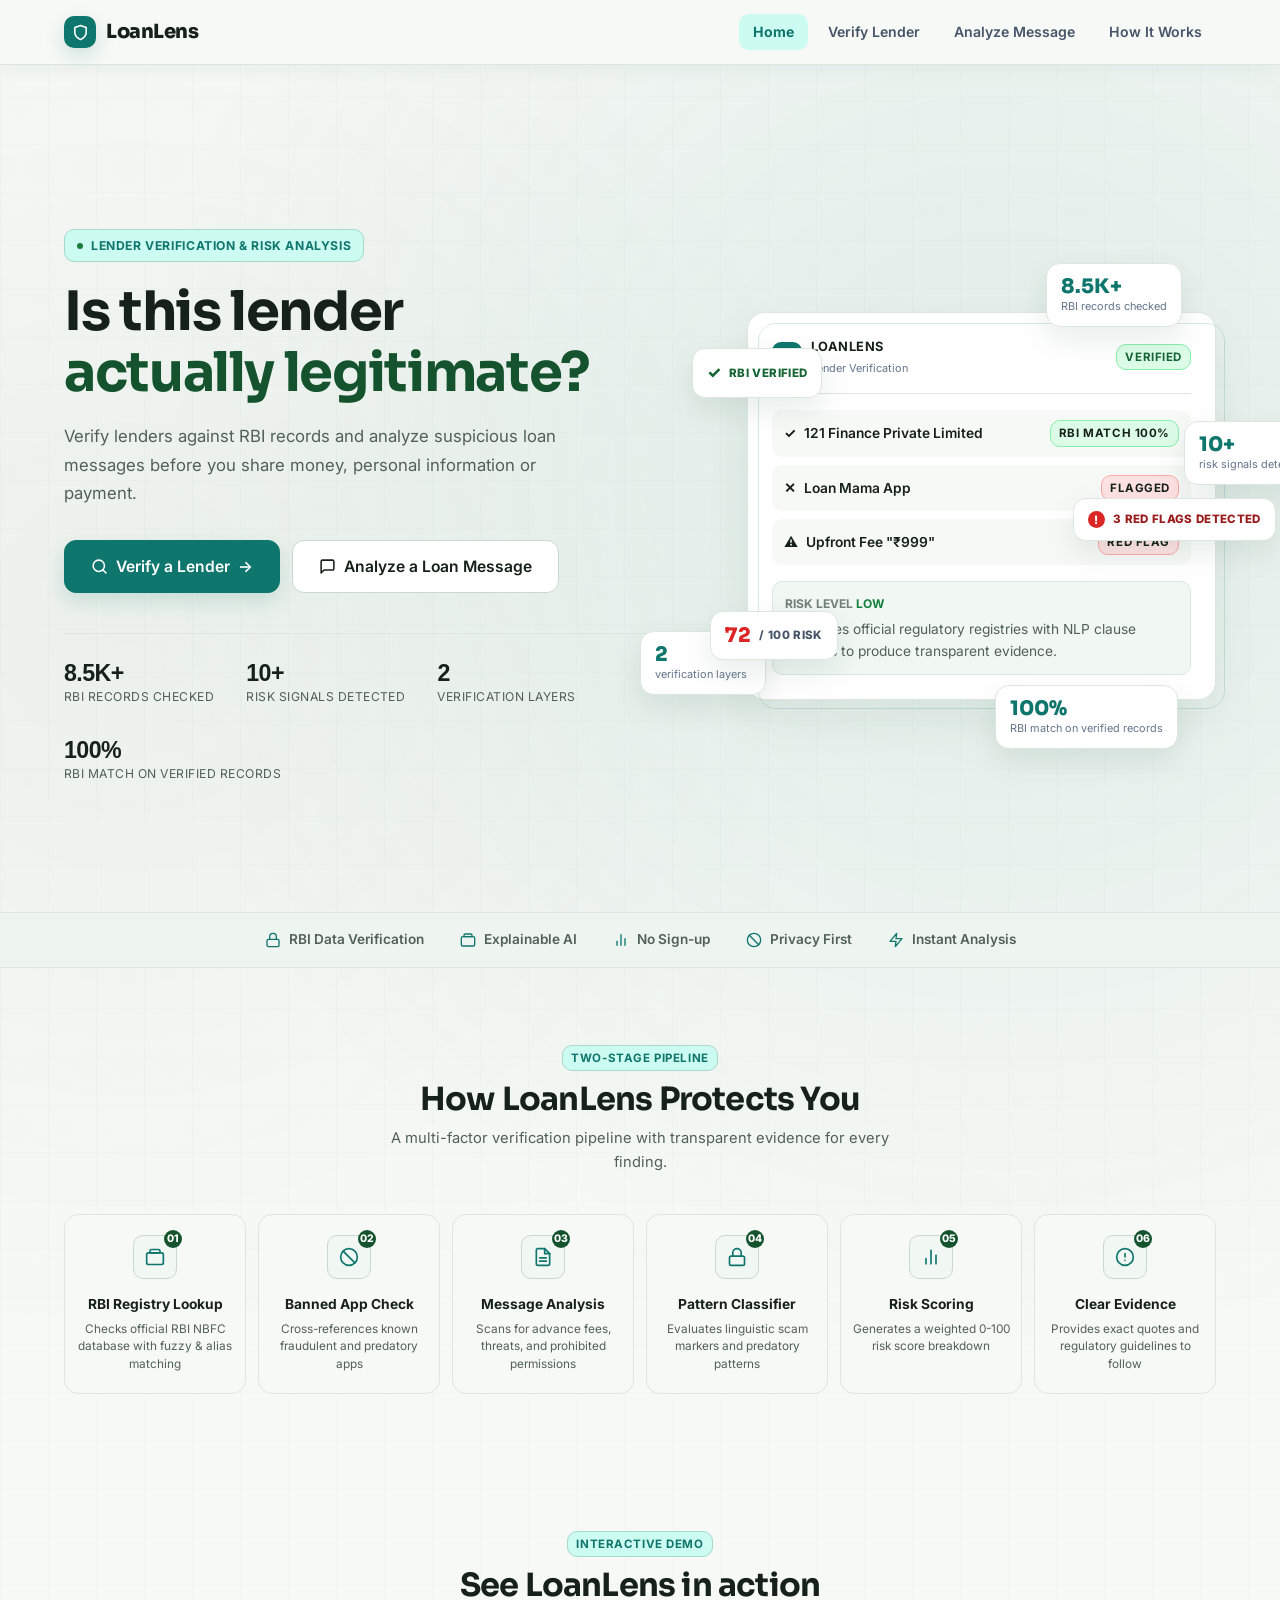
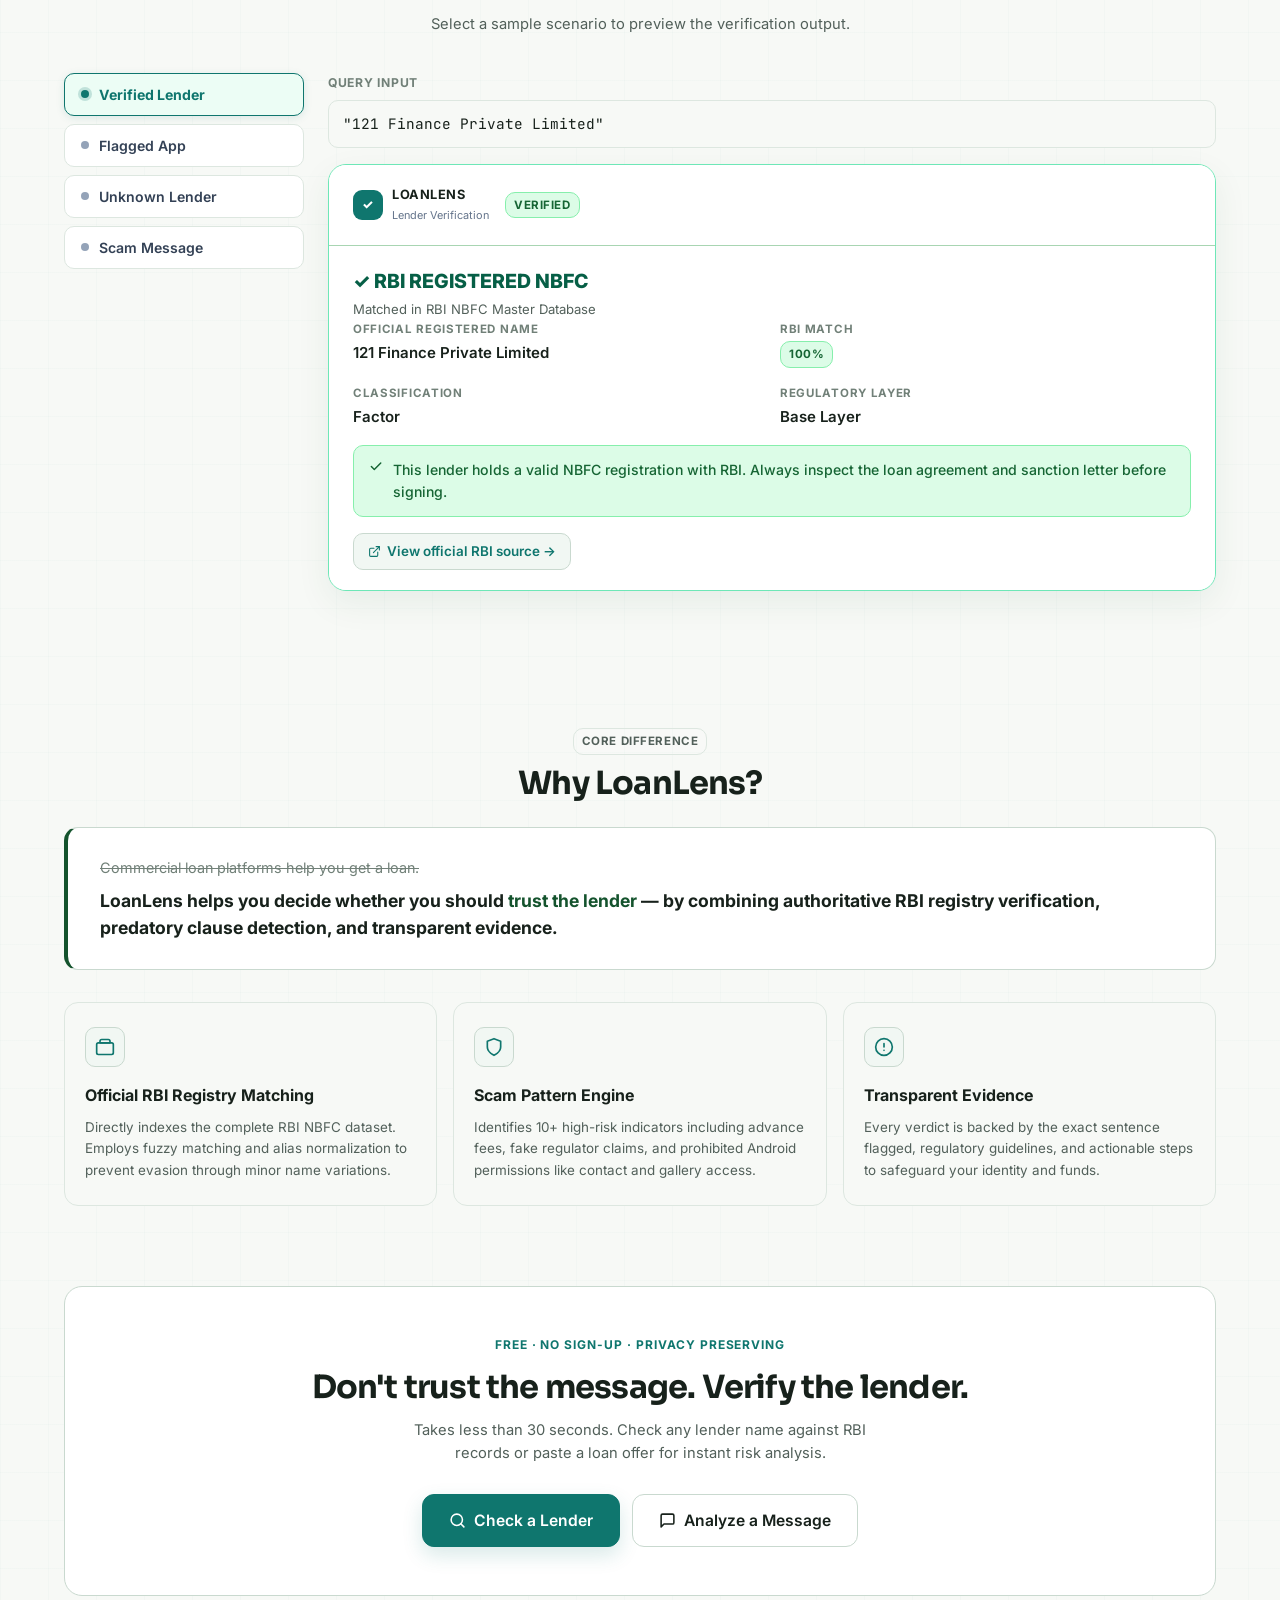
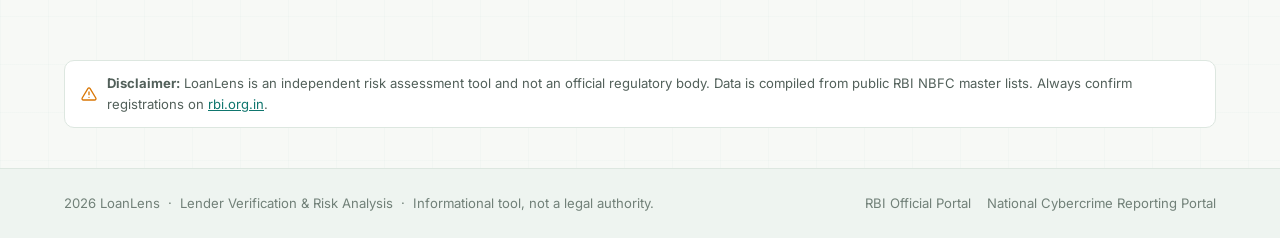
==== frontend/index.html @ cb365e23 "Initial commit with fixes for tab navigation, interactive demo, and negation-aware risk engine" ====
<!DOCTYPE html>
<html lang="en">
<head>
  <meta charset="UTF-8" />
  <meta name="viewport" content="width=device-width, initial-scale=1.0" />
  <title>LoanLens — Official RBI Lender Verification & Loan Safety Engine</title>
  <meta name="description" content="Verify lenders against the official RBI NBFC database and detect suspicious loan offers before sharing money, OTPs, or personal data. Built for borrower security." />
  <link rel="stylesheet" href="css/style.css?v=6" />
  <style>
    /* ─── Hero Section ─────────────────────────────────────── */
    .hero {
      min-height: calc(100vh - 64px);
      display: flex;
      align-items: center;
      position: relative;
      padding: 88px 24px 64px;
    }
    .hero-grid {
      display: grid;
      grid-template-columns: 1.15fr 0.85fr;
      gap: 48px;
      align-items: center;
      width: 100%;
    }
    @media (max-width: 980px) {
      .hero-grid { grid-template-columns: 1fr; }
    }

    .hero-eyebrow {
      display: inline-flex;
      align-items: center;
      gap: 8px;
      background: var(--primary-subtle);
      border: 1px solid var(--primary-border);
      border-radius: var(--radius-sm);
      padding: 6px 12px;
      font-size: 0.76rem;
      font-weight: 700;
      color: var(--primary-light);
      margin-bottom: 20px;
      letter-spacing: 0.05em;
      text-transform: uppercase;
    }
    .eyebrow-dot {
      width: 6px; height: 6px;
      background: var(--risk-low);
      border-radius: 50%;
    }

    .hero h1 {
      margin-bottom: 18px;
      font-size: clamp(2.2rem, 4.5vw, 3.4rem);
      line-height: 1.12;
      color: #17211B;
    }
    .hero-highlight {
      color: #14532D;
    }

    .hero-desc {
      font-size: 1.05rem;
      color: var(--text-secondary);
      line-height: 1.7;
      max-width: 540px;
      margin-bottom: 32px;
    }

    .hero-ctas {
      display: flex;
      gap: 12px;
      flex-wrap: wrap;
      margin-bottom: 40px;
    }

    .hero-stats {
      display: flex;
      gap: 32px;
      flex-wrap: wrap;
      padding-top: 28px;
      border-top: 1px solid var(--border);
    }
    .stat { display: flex; flex-direction: column; gap: 2px; }
    .stat-value {
      font-size: 1.45rem;
      font-weight: 800;
      font-family: 'Plus Jakarta Sans', sans-serif;
      color: #14532D;
      line-height: 1;
    }
    .stat-label { font-size: 0.76rem; color: var(--text-muted); text-transform: uppercase; letter-spacing: 0.04em; }

    /* ─── Hero Regulatory Status Card ──────────────────────── */
    .hero-preview-card {
      background: #FFFFFF;
      border: 1px solid var(--border-strong);
      border-radius: var(--radius-lg);
      padding: 24px;
      box-shadow: 0 16px 36px rgba(20, 83, 45, 0.08);
    }
    .preview-header {
      display: flex;
      align-items: center;
      justify-content: space-between;
      padding-bottom: 16px;
      border-bottom: 1px solid var(--border);
      margin-bottom: 16px;
    }
    .preview-title { font-size: 0.82rem; font-weight: 700; color: var(--text-secondary); text-transform: uppercase; letter-spacing: 0.06em; }
    .preview-row {
      display: flex;
      align-items: center;
      justify-content: space-between;
      padding: 10px 12px;
      border-radius: var(--radius-sm);
      background: #F1F7F3;
      margin-bottom: 8px;
      font-size: 0.86rem;
      color: #17211B;
    }

    /* ─── Demo Section ─────────────────────────────────────── */
    .demo-section { padding: 72px 0; position: relative; z-index: 1; }
    .demo-layout {
      display: grid;
      grid-template-columns: 240px 1fr;
      gap: 24px;
      align-items: start;
      margin-top: 36px;
    }
    @media (max-width: 760px) { .demo-layout { grid-template-columns: 1fr; } }
    
    .demo-tab-list {
      display: flex;
      flex-direction: column;
      gap: 8px;
    }
    @media (max-width: 760px) {
      .demo-tab-list {
        display: grid;
        grid-template-columns: repeat(2, 1fr);
        gap: 8px;
      }
    }
    @media (max-width: 480px) {
      .demo-tab-list {
        grid-template-columns: 1fr;
      }
    }
    
    .demo-tab-item {
      display: flex;
      align-items: center;
      gap: 10px;
      padding: 12px 16px;
      border-radius: var(--radius-sm);
      border: 1px solid var(--border);
      background: #FFFFFF;
      color: #334155;
      font-size: 0.88rem;
      font-weight: 600;
      cursor: pointer;
      transition: all 0.2s ease;
      font-family: 'Inter', sans-serif;
      text-align: left;
      width: 100%;
    }
    .demo-tab-item:hover {
      color: #0F766E;
      background: #F0FDF4;
      border-color: #0F766E;
    }
    .demo-tab-item.active {
      background: #ECFDF5 !important;
      border-color: #0F766E !important;
      color: #0F766E !important;
      font-weight: 700;
      box-shadow: 0 2px 8px rgba(15, 118, 110, 0.12);
    }
    .demo-tab-item-dot {
      width: 8px; height: 8px;
      border-radius: 50%;
      flex-shrink: 0;
      background: #94A3B8;
      transition: all 0.2s ease;
    }
    .demo-tab-item.active .demo-tab-item-dot {
      background: #0F766E;
      box-shadow: 0 0 0 3px rgba(15, 118, 110, 0.2);
    }
    .demo-panel-v2 {
      display: none;
    }
    .demo-panel-v2.active {
      display: block;
      animation: fadeIn 0.25s ease;
    }
    @keyframes fadeIn {
      from { opacity: 0; transform: translateY(4px); }
      to { opacity: 1; transform: translateY(0); }
    }

    .demo-input-label {
      font-size: 0.76rem;
      font-weight: 700;
      color: var(--text-muted);
      text-transform: uppercase;
      letter-spacing: 0.06em;
      margin-bottom: 8px;
    }
    .demo-input-display {
      background: #FBFDFC;
      border: 1px solid var(--border-strong);
      border-radius: var(--radius-sm);
      padding: 12px 14px;
      font-size: 0.9rem;
      color: #17211B;
      font-family: 'JetBrains Mono', monospace;
      margin-bottom: 16px;
      line-height: 1.5;
    }

    /* ─── Differentiation Block ────────────────────────────── */
    .differentiation-block {
      background: var(--bg-card);
      border: 1px solid var(--border-strong);
      border-left: 4px solid var(--primary);
      border-radius: var(--radius);
      padding: 28px 32px;
      margin-bottom: 32px;
    }
    .diff-text-strike {
      font-size: 0.9rem;
      color: var(--text-muted);
      text-decoration: line-through;
      margin-bottom: 8px;
    }
    .diff-text-main {
      font-size: 1.1rem;
      font-weight: 700;
      color: var(--text-primary);
      line-height: 1.55;
    }
    .diff-text-main span { color: #14532D; }

    /* ─── Final CTA ─────────────────────────────────────────── */
    .cta-banner {
      background: #FFFFFF;
      border: 1px solid var(--border-strong);
      border-radius: var(--radius-lg);
      padding: 48px 36px;
      text-align: center;
      margin: 16px 0 64px;
    }
    .cta-overline {
      font-size: 0.75rem;
      font-weight: 700;
      text-transform: uppercase;
      letter-spacing: 0.08em;
      color: #0F766E;
      margin-bottom: 12px;
    }

    /* ─── Footer ─────────────────────────────────────────────── */
    footer {
      border-top: 1px solid var(--border);
      padding: 24px 0;
      background: #EEF4F0;
    }
    .footer-inner {
      display: flex;
      align-items: center;
      justify-content: space-between;
      gap: 16px;
      flex-wrap: wrap;
    }
    .footer-text { font-size: 0.82rem; color: var(--text-muted); }
    .footer-links { display: flex; gap: 16px; }
    .footer-link { font-size: 0.82rem; color: var(--text-muted); text-decoration: none; }
    .footer-link:hover { color: var(--text-primary); }
  </style>
</head>
<body>

  <!-- Navigation -->
  <nav>
    <div class="nav-inner">
      <div class="nav-header-row">
        <a href="index.html" class="nav-logo">
          <div class="nav-logo-icon">
            <svg viewBox="0 0 24 24" fill="none" stroke="currentColor" stroke-width="2.2" stroke-linecap="round" stroke-linejoin="round">
              <path d="M12 22s8-4 8-10V5l-8-3-8 3v7c0 6 8 10 8 10z"/>
            </svg>
          </div>
          <span>LoanLens</span>
        </a>
      </div>
      <div class="nav-links">
        <a href="index.html" class="nav-link active">Home</a>
        <a href="verify.html" class="nav-link">Verify Lender</a>
        <a href="verify.html?tab=message" class="nav-link">Analyze Message</a>
        <a href="#how-it-works" class="nav-link">How It Works</a>
      </div>
    </div>
  </nav>

  <main>
    <!-- ══════════ 1. HERO ══════════ -->
    <section class="hero">
      <div class="container">
        <div class="hero-grid">
          <div>
            <div class="hero-eyebrow">
              <div class="eyebrow-dot"></div>
              LENDER VERIFICATION &amp; RISK ANALYSIS
            </div>

            <h1>
              Is this lender<br />
              <span class="hero-highlight">actually legitimate?</span>
            </h1>

            <p class="hero-desc">
              Verify lenders against RBI records and analyze suspicious loan messages before you share money, personal information or payment.
            </p>

            <div class="hero-ctas">
              <a href="verify.html" class="btn btn-primary btn-lg" id="cta-verify">
                <svg width="17" height="17" viewBox="0 0 24 24" fill="none" stroke="currentColor" stroke-width="2.2" stroke-linecap="round" stroke-linejoin="round"><circle cx="11" cy="11" r="8"/><line x1="21" y1="21" x2="16.65" y2="16.65"/></svg>
                Verify a Lender <span aria-hidden="true">→</span>
              </a>
              <a href="verify.html?tab=message" class="btn btn-secondary btn-lg" id="cta-message">
                <svg width="17" height="17" viewBox="0 0 24 24" fill="none" stroke="currentColor" stroke-width="2.2" stroke-linecap="round" stroke-linejoin="round"><path d="M21 15a2 2 0 0 1-2 2H7l-4 4V5a2 2 0 0 1 2-2h14a2 2 0 0 1 2 2z"/></svg>
                Analyze a Loan Message
              </a>
            </div>

            <div class="hero-stats">
              <div class="stat">
                <span class="stat-value">8.5K+</span>
                <span class="stat-label">RBI records checked</span>
              </div>
              <div class="stat">
                <span class="stat-value">10+</span>
                <span class="stat-label">Risk signals detected</span>
              </div>
              <div class="stat">
                <span class="stat-value">2</span>
                <span class="stat-label">Verification layers</span>
              </div>
              <div class="stat">
                <span class="stat-value">100%</span>
                <span class="stat-label">RBI match on verified records</span>
              </div>
            </div>
          </div>

          <!-- Institutional Preview Box -->
          <div class="hero-preview-card">
            <div class="hero-stat-float hero-stat-records"><strong data-target="8500" data-format="compact" data-suffix="+">0</strong><span>RBI records checked</span></div>
            <div class="hero-stat-float hero-stat-signals"><strong data-target="10" data-suffix="+">0</strong><span>risk signals detected</span></div>
            <div class="hero-stat-float hero-stat-layers"><strong data-target="2">0</strong><span>verification layers</span></div>
            <div class="hero-stat-float hero-stat-credentials"><strong data-target="100" data-suffix="%">0</strong><span>RBI match on verified records</span></div>
            <div class="hero-float hero-float-verified"><span class="float-check">✓</span> RBI VERIFIED</div>
            <div class="hero-float hero-float-flags"><span class="float-alert">!</span> 3 RED FLAGS DETECTED</div>
            <div class="hero-float hero-float-score"><strong>72</strong><span>/ 100 RISK</span></div>
            <div class="preview-header">
              <div class="preview-brand"><span class="preview-shield">✓</span><span><strong>LOANLENS</strong><small>Lender Verification</small></span></div>
              <span class="badge badge-low">Verified</span>
            </div>
            <div class="preview-row">
              <div style="display:flex; align-items:center; gap:8px;">
                <span style="color:var(--risk-low); font-weight:700;">✓</span>
                <span style="font-weight:600; color:#17211B;">121 Finance Private Limited</span>
              </div>
              <span class="badge badge-low">RBI Match 100%</span>
            </div>

            <div class="preview-row">
              <div style="display:flex; align-items:center; gap:8px;">
                <span style="color:var(--risk-high); font-weight:700;">✕</span>
                <span style="font-weight:600; color:#17211B;">Loan Mama App</span>
              </div>
              <span class="badge badge-high">Flagged</span>
            </div>

            <div class="preview-row">
              <div style="display:flex; align-items:center; gap:8px;">
                <span style="color:var(--risk-high); font-weight:700;">⚠</span>
                <span style="font-weight:600; color:#17211B;">Upfront Fee "₹999"</span>
              </div>
              <span class="badge badge-high">Red flag</span>
            </div>

            <div style="margin-top:16px; padding:12px; background:#F1F7F3; border-radius:var(--radius-sm); border:1px solid var(--border);">
              <div style="font-size:0.75rem; color:var(--text-muted); font-weight:700; text-transform:uppercase;">Risk Level <strong style="color:var(--risk-low);">LOW</strong></div>
              <div style="font-size:0.86rem; color:var(--text-secondary); margin-top:4px;">
                Combines official regulatory registries with NLP clause analysis to produce transparent evidence.
              </div>
            </div>
          </div>
        </div>
      </div>
    </section>

    <!-- ══════════ 2. TRUST STRIP ══════════ -->
    <div class="trust-strip" role="list" aria-label="Key features">
      <div class="container trust-strip-inner">
        <div class="trust-item" role="listitem">
          <svg viewBox="0 0 24 24" fill="none" stroke="currentColor" stroke-width="2" stroke-linecap="round" stroke-linejoin="round"><rect x="3" y="11" width="18" height="11" rx="2"/><path d="M7 11V7a5 5 0 0 1 10 0v4"/></svg>
          RBI Data Verification
        </div>
        <div class="trust-item" role="listitem">
          <svg viewBox="0 0 24 24" fill="none" stroke="currentColor" stroke-width="2" stroke-linecap="round" stroke-linejoin="round"><rect x="2" y="7" width="20" height="14" rx="2"/><path d="M16 3H8a2 2 0 0 0-2 2v2h12V5a2 2 0 0 0-2-2z"/></svg>
          Explainable AI
        </div>
        <div class="trust-item" role="listitem">
          <svg viewBox="0 0 24 24" fill="none" stroke="currentColor" stroke-width="2" stroke-linecap="round" stroke-linejoin="round"><line x1="18" y1="20" x2="18" y2="10"/><line x1="12" y1="20" x2="12" y2="4"/><line x1="6" y1="20" x2="6" y2="14"/></svg>
          No Sign-up
        </div>
        <div class="trust-item" role="listitem">
          <svg viewBox="0 0 24 24" fill="none" stroke="currentColor" stroke-width="2" stroke-linecap="round" stroke-linejoin="round"><circle cx="12" cy="12" r="10"/><line x1="4.93" y1="4.93" x2="19.07" y2="19.07"/></svg>
          Privacy First
        </div>
        <div class="trust-item" role="listitem">
          <svg viewBox="0 0 24 24" fill="none" stroke="currentColor" stroke-width="2" stroke-linecap="round" stroke-linejoin="round"><polygon points="13 2 3 14 12 14 11 22 21 10 12 10 13 2"/></svg>
          Instant Analysis
        </div>
      </div>
    </div>

    <!-- ══════════ 3. HOW IT WORKS — PIPELINE ══════════ -->
    <section class="pipeline-section" id="how-it-works">
      <div class="container">
        <div style="text-align:center; margin-bottom:8px;">
          <span class="badge badge-info">Two-Stage Pipeline</span>
        </div>
        <h2 style="text-align:center; margin-bottom:8px;">How LoanLens Protects You</h2>
        <p style="text-align:center; color:var(--text-secondary); max-width:500px; margin:0 auto; font-size:0.92rem;">
          A multi-factor verification pipeline with transparent evidence for every finding.
        </p>

        <div class="pipeline-grid">
          <div class="pipeline-step">
            <div class="pipeline-num-wrap">
              <svg class="pipeline-icon" viewBox="0 0 24 24" fill="none" stroke="currentColor" stroke-width="2" stroke-linecap="round" stroke-linejoin="round"><rect x="2" y="7" width="20" height="14" rx="2"/><path d="M16 3H8a2 2 0 0 0-2 2v2h12V5a2 2 0 0 0-2-2z"/></svg>
              <span class="pipeline-num">01</span>
            </div>
            <div class="pipeline-title">RBI Registry Lookup</div>
            <div class="pipeline-desc">Checks official RBI NBFC database with fuzzy &amp; alias matching</div>
          </div>
          
          <div class="pipeline-step">
            <div class="pipeline-num-wrap">
              <svg class="pipeline-icon" viewBox="0 0 24 24" fill="none" stroke="currentColor" stroke-width="2" stroke-linecap="round" stroke-linejoin="round"><circle cx="12" cy="12" r="10"/><line x1="4.93" y1="4.93" x2="19.07" y2="19.07"/></svg>
              <span class="pipeline-num">02</span>
            </div>
            <div class="pipeline-title">Banned App Check</div>
            <div class="pipeline-desc">Cross-references known fraudulent and predatory apps</div>
          </div>
          
          <div class="pipeline-step">
            <div class="pipeline-num-wrap">
              <svg class="pipeline-icon" viewBox="0 0 24 24" fill="none" stroke="currentColor" stroke-width="2" stroke-linecap="round" stroke-linejoin="round"><path d="M14 2H6a2 2 0 0 0-2 2v16a2 2 0 0 0 2 2h12a2 2 0 0 0 2-2V8z"/><polyline points="14 2 14 8 20 8"/><line x1="16" y1="13" x2="8" y2="13"/><line x1="16" y1="17" x2="8" y2="17"/></svg>
              <span class="pipeline-num">03</span>
            </div>
            <div class="pipeline-title">Message Analysis</div>
            <div class="pipeline-desc">Scans for advance fees, threats, and prohibited permissions</div>
          </div>
          
          <div class="pipeline-step">
            <div class="pipeline-num-wrap">
              <svg class="pipeline-icon" viewBox="0 0 24 24" fill="none" stroke="currentColor" stroke-width="2" stroke-linecap="round" stroke-linejoin="round"><rect x="3" y="11" width="18" height="11" rx="2"/><path d="M7 11V7a5 5 0 0 1 10 0v4"/></svg>
              <span class="pipeline-num">04</span>
            </div>
            <div class="pipeline-title">Pattern Classifier</div>
            <div class="pipeline-desc">Evaluates linguistic scam markers and predatory patterns</div>
          </div>
          
          <div class="pipeline-step">
            <div class="pipeline-num-wrap">
              <svg class="pipeline-icon" viewBox="0 0 24 24" fill="none" stroke="currentColor" stroke-width="2" stroke-linecap="round" stroke-linejoin="round"><line x1="18" y1="20" x2="18" y2="10"/><line x1="12" y1="20" x2="12" y2="4"/><line x1="6" y1="20" x2="6" y2="14"/></svg>
              <span class="pipeline-num">05</span>
            </div>
            <div class="pipeline-title">Risk Scoring</div>
            <div class="pipeline-desc">Generates a weighted 0-100 risk score breakdown</div>
          </div>
          
          <div class="pipeline-step">
            <div class="pipeline-num-wrap">
              <svg class="pipeline-icon" viewBox="0 0 24 24" fill="none" stroke="currentColor" stroke-width="2" stroke-linecap="round" stroke-linejoin="round"><circle cx="12" cy="12" r="10"/><line x1="12" y1="8" x2="12" y2="12"/><line x1="12" y1="16" x2="12.01" y2="16"/></svg>
              <span class="pipeline-num">06</span>
            </div>
            <div class="pipeline-title">Clear Evidence</div>
            <div class="pipeline-desc">Provides exact quotes and regulatory guidelines to follow</div>
          </div>
        </div>
      </div>
    </section>

    <!-- ══════════ 4. INTERACTIVE DEMO ══════════ -->
    <section class="demo-section">
      <div class="container">
        <div style="text-align:center; margin-bottom:8px;">
          <span class="badge badge-info">Interactive Demo</span>
        </div>
        <h2 style="text-align:center; margin-bottom:8px;">See LoanLens in action</h2>
        <p style="text-align:center; color:var(--text-secondary); margin-bottom:0; font-size:0.92rem;">
          Select a sample scenario to preview the verification output.
        </p>

        <div class="demo-layout">
          <!-- Tab List -->
          <div class="demo-tab-list">
            <button class="demo-tab-item active" onclick="switchDemoV2(0)" id="dv0">
              <div class="demo-tab-item-dot"></div>
              Verified Lender
            </button>
            <button class="demo-tab-item" onclick="switchDemoV2(1)" id="dv1">
              <div class="demo-tab-item-dot"></div>
              Flagged App
            </button>
            <button class="demo-tab-item" onclick="switchDemoV2(2)" id="dv2">
              <div class="demo-tab-item-dot"></div>
              Unknown Lender
            </button>
            <button class="demo-tab-item" onclick="switchDemoV2(3)" id="dv3">
              <div class="demo-tab-item-dot"></div>
              Scam Message
            </button>
          </div>

          <!-- Demo Content Panels -->
          <div class="demo-content">

            <!-- Panel 0: Verified Lender -->
            <div class="demo-panel-v2 active" id="dvp0">
              <div class="demo-input-label">Query Input</div>
              <div class="demo-input-display">"121 Finance Private Limited"</div>
              <div class="rbi-badge-card">
                <div class="rbi-badge-header">
                  <div class="preview-brand"><span class="preview-shield">✓</span><span><strong>LOANLENS</strong><small>Lender Verification</small></span></div>
                  <span class="badge badge-low">Verified</span>
                </div>
                <div class="rbi-badge-details">
                  <div class="rbi-badge-title">✓ RBI REGISTERED NBFC</div>
                  <div class="rbi-badge-sub">Matched in RBI NBFC Master Database</div>
                  <div class="rbi-detail-grid">
                    <div class="rbi-detail-field"><span class="rbi-detail-label">Official Registered Name</span><span class="rbi-detail-value">121 Finance Private Limited</span></div>
                    <div class="rbi-detail-field"><span class="rbi-detail-label">RBI Match</span><span class="rbi-detail-value"><span class="badge badge-low">100%</span></span></div>
                    <div class="rbi-detail-field"><span class="rbi-detail-label">Classification</span><span class="rbi-detail-value">Factor</span></div>
                    <div class="rbi-detail-field"><span class="rbi-detail-label">Regulatory Layer</span><span class="rbi-detail-value">Base Layer</span></div>
                  </div>
                  <div style="margin-bottom:16px;"><div class="info-box info-box-success"><svg width="15" height="15" viewBox="0 0 24 24" fill="none" stroke="currentColor" stroke-width="2.5" stroke-linecap="round" stroke-linejoin="round"><polyline points="20 6 9 17 4 12"/></svg> This lender holds a valid NBFC registration with RBI. Always inspect the loan agreement and sanction letter before signing.</div></div>
                  <a href="https://rbi.org.in" target="_blank" rel="noopener noreferrer" class="rbi-source-link"><svg viewBox="0 0 24 24" fill="none" stroke="currentColor" stroke-width="2" stroke-linecap="round" stroke-linejoin="round"><path d="M18 13v6a2 2 0 0 1-2 2H5a2 2 0 0 1-2-2V8a2 2 0 0 1 2-2h6"/><polyline points="15 3 21 3 21 9"/><line x1="10" y1="14" x2="21" y2="3"/></svg> View official RBI source →</a>
                </div>
              </div>
            </div>

            <!-- Panel 1: Flagged App -->
            <div class="demo-panel-v2" id="dvp1">
              <div class="demo-input-label">Query Input</div>
              <div class="demo-input-display">"RBI Instant Loan"</div>
              <div class="flagged-card">
                <div class="flagged-header">
                  <div class="flagged-icon">
                    <svg viewBox="0 0 24 24" fill="none" stroke="currentColor" stroke-width="2.5" stroke-linecap="round" stroke-linejoin="round"><polygon points="7.86 2 16.14 2 22 7.86 22 16.14 16.14 22 7.86 22 2 16.14 2 7.86 7.86 2"/><line x1="12" y1="8" x2="12" y2="12"/><line x1="12" y1="16" x2="12.01" y2="16"/></svg>
                  </div>
                  <div>
                    <div class="flagged-title">FLAGGED — BANNED ENTITY</div>
                    <div class="flagged-sub">Listed in Regulatory Warning Database</div>
                  </div>
                </div>
                <div class="flagged-body">
                  <div class="info-box info-box-danger">
                    <svg width="15" height="15" viewBox="0 0 24 24" fill="none" stroke="currentColor" stroke-width="2.5" stroke-linecap="round" stroke-linejoin="round" style="flex-shrink:0; margin-top:2px;"><polygon points="7.86 2 16.14 2 22 7.86 22 16.14 16.14 22 7.86 22 2 16.14 2 7.86 7.86 2"/><line x1="12" y1="8" x2="12" y2="12"/><line x1="12" y1="16" x2="12.01" y2="16"/></svg>
                    <div>
                      <strong>Why flagged:</strong> Falsely claims direct loan disbursement from RBI. The Reserve Bank of India does not offer personal loans or operate consumer lending apps.
                      <div style="margin-top:6px; font-size:0.78rem; opacity:0.75;">Source: RBI Public Caution Advisories</div>
                    </div>
                  </div>
                </div>
              </div>
            </div>

            <!-- Panel 2: Unknown Lender -->
            <div class="demo-panel-v2" id="dvp2">
              <div class="demo-input-label">Query Input</div>
              <div class="demo-input-display">"SuperFast Loan App"</div>
              <div class="unverified-card">
                <div class="unverified-header">
                  <div class="unverified-icon">
                    <svg viewBox="0 0 24 24" fill="none" stroke="currentColor" stroke-width="2.5" stroke-linecap="round" stroke-linejoin="round"><path d="M10.29 3.86L1.82 18a2 2 0 0 0 1.71 3h16.94a2 2 0 0 0 1.71-3L13.71 3.86a2 2 0 0 0-3.42 0z"/><line x1="12" y1="9" x2="12" y2="13"/><line x1="12" y1="17" x2="12.01" y2="17"/></svg>
                  </div>
                  <div>
                    <div class="unverified-title">UNVERIFIED LENDER</div>
                    <div class="unverified-sub">Not found in active RBI NBFC records</div>
                  </div>
                </div>
                <div class="unverified-body">
                  <div class="info-box info-box-warning" style="margin-bottom:14px;">
                    <svg width="15" height="15" viewBox="0 0 24 24" fill="none" stroke="currentColor" stroke-width="2.5" stroke-linecap="round" stroke-linejoin="round" style="flex-shrink:0; margin-top:2px;"><path d="M10.29 3.86L1.82 18a2 2 0 0 0 1.71 3h16.94a2 2 0 0 0 1.71-3L13.71 3.86a2 2 0 0 0-3.42 0z"/><line x1="12" y1="9" x2="12" y2="13"/><line x1="12" y1="17" x2="12.01" y2="17"/></svg>
                    This entity is not present in the current RBI NBFC dataset. This does <strong>NOT</strong> automatically mean fraud, but requires checking their loan agreement and permission requests.
                  </div>
                  <a href="verify.html?tab=message" class="btn btn-secondary btn-sm">
                    <svg width="14" height="14" viewBox="0 0 24 24" fill="none" stroke="currentColor" stroke-width="2.2" stroke-linecap="round" stroke-linejoin="round"><path d="M21 15a2 2 0 0 1-2 2H7l-4 4V5a2 2 0 0 1 2-2h14a2 2 0 0 1 2 2z"/></svg>
                    Analyze Loan Offer / Message →
                  </a>
                </div>
              </div>
            </div>

            <!-- Panel 3: Scam Message -->
            <div class="demo-panel-v2" id="dvp3">
              <div class="demo-input-label">Message Analyzed</div>
              <div class="demo-input-display">"Congratulations! Pay ₹999 processing fee. 100% guaranteed approval. Give access to contacts to verify identity."</div>
              <div class="risk-result-card">
                <div class="risk-result-header">
                  <div class="risk-result-icon">
                    <svg viewBox="0 0 24 24" fill="none" stroke="currentColor" stroke-width="2.5" stroke-linecap="round" stroke-linejoin="round"><polygon points="7.86 2 16.14 2 22 7.86 22 16.14 16.14 22 7.86 22 2 16.14 2 7.86 7.86 2"/><line x1="12" y1="8" x2="12" y2="12"/><line x1="12" y1="16" x2="12.01" y2="16"/></svg>
                  </div>
                  <div class="risk-result-title-block">
                    <div class="risk-result-title">HIGH RISK DETECTED</div>
                    <div class="risk-result-sub">3 suspicious signals identified</div>
                  </div>
                  <div class="risk-score-pill">
                    <span class="risk-score-num">78</span>
                    <span class="risk-score-label">/ 100</span>
                  </div>
                </div>

                <div class="risk-result-flags">
                  <div class="risk-flag-row">
                    <div class="risk-flag-icon">
                      <svg viewBox="0 0 24 24" fill="none" stroke="currentColor" stroke-width="2.5" stroke-linecap="round" stroke-linejoin="round"><path d="M4 15s1-1 4-1 5 2 8 2 4-1 4-1V3s-1 1-4 1-5-2-8-2-4 1-4 1z"/><line x1="4" y1="22" x2="4" y2="15"/></svg>
                    </div>
                    <div class="risk-flag-content">
                      <div class="risk-flag-name">Advance Processing Fee Demand</div>
                      <div class="risk-flag-quote">"Pay ₹999 processing fee"</div>
                    </div>
                    <span class="badge badge-high">High</span>
                  </div>
                  
                  <div class="risk-flag-row">
                    <div class="risk-flag-icon">
                      <svg viewBox="0 0 24 24" fill="none" stroke="currentColor" stroke-width="2.5" stroke-linecap="round" stroke-linejoin="round"><path d="M4 15s1-1 4-1 5 2 8 2 4-1 4-1V3s-1 1-4 1-5-2-8-2-4 1-4 1z"/><line x1="4" y1="22" x2="4" y2="15"/></svg>
                    </div>
                    <div class="risk-flag-content">
                      <div class="risk-flag-name">Guaranteed Approval Claim</div>
                      <div class="risk-flag-quote">"100% guaranteed approval"</div>
                    </div>
                    <span class="badge badge-high">High</span>
                  </div>
                  
                  <div class="risk-flag-row">
                    <div class="risk-flag-icon">
                      <svg viewBox="0 0 24 24" fill="none" stroke="currentColor" stroke-width="2.5" stroke-linecap="round" stroke-linejoin="round"><path d="M4 15s1-1 4-1 5 2 8 2 4-1 4-1V3s-1 1-4 1-5-2-8-2-4 1-4 1z"/><line x1="4" y1="22" x2="4" y2="15"/></svg>
                    </div>
                    <div class="risk-flag-content">
                      <div class="risk-flag-name">Prohibited Contact List Access</div>
                      <div class="risk-flag-quote">"Give access to contacts to verify identity"</div>
                    </div>
                    <span class="badge badge-medium">Medium</span>
                  </div>
                </div>

                <div class="risk-result-recommendation">
                  <svg viewBox="0 0 24 24" fill="none" stroke="currentColor" stroke-width="2.2" stroke-linecap="round" stroke-linejoin="round"><circle cx="12" cy="12" r="10"/><line x1="12" y1="8" x2="12" y2="12"/><line x1="12" y1="16" x2="12.01" y2="16"/></svg>
                  <div class="risk-reco-text">
                    <strong>Recommendation:</strong> Do not pay any money upfront. Legitimate lenders deduct genuine processing fees directly from sanctioned loan amounts, never via advance UPI or gift cards.
                  </div>
                </div>
              </div>
            </div>

          </div><!-- /demo-content -->
        </div><!-- /demo-layout -->
      </div>
    </section>

    <!-- ══════════ 5. WHY LOANLENS ══════════ -->
    <section class="why-section">
      <div class="container">
        <div style="text-align:center; margin-bottom:8px;">
          <span class="badge badge-neutral">Core Difference</span>
        </div>
        <h2 style="text-align:center; margin-bottom:24px;">Why LoanLens?</h2>

        <div class="differentiation-block">
          <div class="diff-text-strike">Commercial loan platforms help you get a loan.</div>
          <div class="diff-text-main">LoanLens helps you decide whether you should <span>trust the lender</span> — by combining authoritative RBI registry verification, predatory clause detection, and transparent evidence.</div>
        </div>

        <div class="why-grid">
          <div class="why-card">
            <div class="why-icon">
              <svg viewBox="0 0 24 24" fill="none" stroke="currentColor" stroke-width="2" stroke-linecap="round" stroke-linejoin="round"><rect x="2" y="7" width="20" height="14" rx="2"/><path d="M16 3H8a2 2 0 0 0-2 2v2h12V5a2 2 0 0 0-2-2z"/></svg>
            </div>
            <div class="why-title">Official RBI Registry Matching</div>
            <div class="why-desc">Directly indexes the complete RBI NBFC dataset. Employs fuzzy matching and alias normalization to prevent evasion through minor name variations.</div>
          </div>
          
          <div class="why-card">
            <div class="why-icon">
              <svg viewBox="0 0 24 24" fill="none" stroke="currentColor" stroke-width="2" stroke-linecap="round" stroke-linejoin="round"><path d="M12 22s8-4 8-10V5l-8-3-8 3v7c0 6 8 10 8 10z"/></svg>
            </div>
            <div class="why-title">Scam Pattern Engine</div>
            <div class="why-desc">Identifies 10+ high-risk indicators including advance fees, fake regulator claims, and prohibited Android permissions like contact and gallery access.</div>
          </div>
          
          <div class="why-card">
            <div class="why-icon">
              <svg viewBox="0 0 24 24" fill="none" stroke="currentColor" stroke-width="2" stroke-linecap="round" stroke-linejoin="round"><circle cx="12" cy="12" r="10"/><line x1="12" y1="8" x2="12" y2="12"/><line x1="12" y1="16" x2="12.01" y2="16"/></svg>
            </div>
            <div class="why-title">Transparent Evidence</div>
            <div class="why-desc">Every verdict is backed by the exact sentence flagged, regulatory guidelines, and actionable steps to safeguard your identity and funds.</div>
          </div>
        </div>
      </div>
    </section>

    <!-- ══════════ 6. FINAL CTA ══════════ -->
    <div class="container">
      <div class="cta-banner">
        <div class="cta-overline">Free &middot; No Sign-Up &middot; Privacy Preserving</div>
        <h2 style="font-size:clamp(1.5rem, 3vw, 2rem); margin-bottom:12px; color:#17211B;">
          Don't trust the message. Verify the lender.
        </h2>
        <p style="color:var(--text-secondary); max-width:480px; margin:0 auto 28px; font-size:0.92rem;">
          Takes less than 30 seconds. Check any lender name against RBI records or paste a loan offer for instant risk analysis.
        </p>
        <div style="display:flex; gap:12px; justify-content:center; flex-wrap:wrap;">
          <a href="verify.html" class="btn btn-primary btn-lg" id="bottom-cta-verify">
            <svg width="17" height="17" viewBox="0 0 24 24" fill="none" stroke="currentColor" stroke-width="2.2" stroke-linecap="round" stroke-linejoin="round"><circle cx="11" cy="11" r="8"/><line x1="21" y1="21" x2="16.65" y2="16.65"/></svg>
            Check a Lender
          </a>
          <a href="verify.html?tab=message" class="btn btn-secondary btn-lg" id="bottom-cta-msg">
            <svg width="17" height="17" viewBox="0 0 24 24" fill="none" stroke="currentColor" stroke-width="2.2" stroke-linecap="round" stroke-linejoin="round"><path d="M21 15a2 2 0 0 1-2 2H7l-4 4V5a2 2 0 0 1 2-2h14a2 2 0 0 1 2 2z"/></svg>
            Analyze a Message
          </a>
        </div>
      </div>
    </div>

    <!-- Disclaimer -->
    <div class="container" style="margin-bottom:40px;">
      <div class="demo-banner">
        <svg viewBox="0 0 24 24" fill="none" stroke="currentColor" stroke-width="2" stroke-linecap="round" stroke-linejoin="round"><path d="M10.29 3.86L1.82 18a2 2 0 0 0 1.71 3h16.94a2 2 0 0 0 1.71-3L13.71 3.86a2 2 0 0 0-3.42 0z"/><line x1="12" y1="9" x2="12" y2="13"/><line x1="12" y1="17" x2="12.01" y2="17"/></svg>
        <span>
          <strong>Disclaimer:</strong> LoanLens is an independent risk assessment tool and not an official regulatory body. Data is compiled from public RBI NBFC master lists. Always confirm registrations on <a href="https://rbi.org.in" target="_blank" style="color:var(--primary-light); text-decoration:underline;">rbi.org.in</a>.
        </span>
      </div>
    </div>
  </main>

  <footer>
    <div class="container footer-inner">
      <div class="footer-text"><span id="footer-year"></span> LoanLens &nbsp;·&nbsp; Lender Verification &amp; Risk Analysis &nbsp;·&nbsp; Informational tool, not a legal authority.</div>
      <div class="footer-links">
        <a href="https://rbi.org.in" target="_blank" class="footer-link">RBI Official Portal</a>
        <a href="https://cybercrime.gov.in" target="_blank" class="footer-link">National Cybercrime Reporting Portal</a>
      </div>
    </div>
  </footer>

  <script>
    function switchDemoV2(idx) {
      document.querySelectorAll('.demo-tab-item').forEach((t, i) => t.classList.toggle('active', i === idx));
      document.querySelectorAll('.demo-panel-v2').forEach((p, i) => p.classList.toggle('active', i === idx));
    }

    document.getElementById('footer-year').textContent = new Date().getFullYear();
    document.querySelectorAll('.hero-stat-float strong[data-target]').forEach((element, index) => {
      const target = Number(element.dataset.target);
      const suffix = element.dataset.suffix || '';
      const compact = element.dataset.format === 'compact';
      const reduced = window.matchMedia('(prefers-reduced-motion: reduce)').matches;
      const render = value => {
        const display = compact && value >= 1000 ? `${(value / 1000).toFixed(1)}K` : Math.round(value);
        element.textContent = `${display}${suffix}`;
      };
      if (reduced) { render(target); return; }
      const start = performance.now() + index * 90;
      const tick = now => {
        const progress = Math.min(1, Math.max(0, (now - start) / 950));
        render(target * (1 - Math.pow(1 - progress, 3)));
        if (progress < 1) requestAnimationFrame(tick);
      };
      requestAnimationFrame(tick);
    });
  </script>
</body>
</html>
---- frontend/css/style.css ----
/* ============================================================
   LoanLens — Fintech & Regulatory Security Design System
   "Verify Before You Borrow"
   ============================================================ */

@import url('https://fonts.googleapis.com/css2?family=Inter:wght@400;500;600;700;800&family=Sora:wght@500;600;700;800&family=JetBrains+Mono:wght@400;500;600&display=swap');

/* ─── CSS Variables ─────────────────────────────────────────── */
:root {
  --bg-primary: #F7F9F6;
  --bg-secondary: #EEF4F0;
  --surface: #FFFFFF;
  --surface-hover: #F1F7F3;
  --primary-teal: #0F766E;
  --primary-teal-hover: #115E59;
  --accent-ice: #CCFBF1;
  /* Institutional Fintech Palette */
  --primary: #14532D;
  --primary-hover: #166534;
  --primary-light: #0F766E;
  --primary-subtle: #CCFBF1;
  --primary-border: #A7D8CA;

  /* Status Colors */
  --risk-low: #15803D;
  --risk-low-bg: #EAF7ED;
  --risk-low-border: #A8D5B2;
  --risk-suspicious: #D97706;
  --risk-suspicious-bg: #FFF7E6;
  --risk-suspicious-border: #F1D39A;
  --risk-high: #DC2626;
  --risk-high-bg: #FEF0F0;
  --risk-high-border: #F2B8B8;

  /* Surfaces — Deep Institutional Navy / Slate */
  --bg: #F7F9F6;
  --bg-subtle: #EEF4F0;
  --bg-card: #FFFFFF;
  --bg-card-hover: #F1F7F3;
  --bg-input: #FBFDFC;
  
  /* Borders */
  --border: #DDE7E0;
  --border-strong: #C9D9CF;
  --border-focus: #0F766E;

  /* Typography Colors */
  --text-primary: #17211B;
  --text-secondary: #52605A;
  --text-muted: #718078;
  --text-inverse: #FFFFFF;

  /* Spacing & Radii */
  --radius-sm: 10px;
  --radius: 14px;
  --radius-lg: 18px;
  --radius-xl: 24px;

  /* Transitions */
  --transition: all 0.18s ease-in-out;
}

/* ─── Reset & Base ──────────────────────────────────────────── */
*, *::before, *::after { box-sizing: border-box; margin: 0; padding: 0; }

html { scroll-behavior: smooth; }

body {
  font-family: 'Inter', -apple-system, BlinkMacSystemFont, sans-serif;
  background: var(--bg);
  color: var(--text-primary);
  line-height: 1.6;
  min-height: 100vh;
  overflow-x: hidden;
  background-image: 
    radial-gradient(at 0% 0%, rgba(37, 99, 235, 0.05) 0px, transparent 50%),
    radial-gradient(at 100% 100%, rgba(15, 23, 42, 0.8) 0px, transparent 50%);
}

/* ─── Typography ───────────────────────────────────────────── */
h1, h2, h3, h4 { 
  font-family: 'Plus Jakarta Sans', sans-serif; 
  font-weight: 700; 
  letter-spacing: -0.02em;
  color: var(--text-primary);
}
h1 { font-size: clamp(2.1rem, 5vw, 3.4rem); line-height: 1.15; }
h2 { font-size: clamp(1.45rem, 3vw, 2rem); line-height: 1.25; }
h3 { font-size: 1.2rem; }

a { color: var(--primary-light); text-decoration: none; transition: var(--transition); }
a:hover { color: #93C5FD; }

/* ─── Layout ───────────────────────────────────────────────── */
.container { max-width: 1120px; margin: 0 auto; padding: 0 24px; }
.container-sm { max-width: 760px; margin: 0 auto; padding: 0 24px; }

/* ─── Navigation ───────────────────────────────────────────── */
nav {
  position: fixed;
  top: 0; left: 0; right: 0;
  z-index: 100;
  background: rgba(9, 14, 23, 0.92);
  backdrop-filter: blur(12px);
  -webkit-backdrop-filter: blur(12px);
  border-bottom: 1px solid var(--border);
}
.nav-inner {
  display: flex;
  align-items: center;
  justify-content: space-between;
  height: 64px;
  padding: 0 24px;
  max-width: 1200px;
  margin: 0 auto;
}
.nav-logo {
  display: flex;
  align-items: center;
  gap: 10px;
  font-family: 'Plus Jakarta Sans', sans-serif;
  font-weight: 800;
  font-size: 1.22rem;
  color: var(--text-primary);
  text-decoration: none;
  letter-spacing: -0.02em;
}
.nav-logo-icon {
  width: 32px; height: 32px;
  background: var(--primary);
  border-radius: var(--radius-sm);
  display: flex; align-items: center; justify-content: center;
  flex-shrink: 0;
  color: #fff;
}
.nav-logo-icon svg { width: 17px; height: 17px; }
.nav-links { display: flex; align-items: center; gap: 6px; }
.nav-text-short { display: none; }
.nav-text-full { display: inline; }
.nav-link {
  padding: 7px 14px;
  border-radius: var(--radius-sm);
  color: var(--text-secondary);
  font-size: 0.88rem;
  font-weight: 500;
  transition: var(--transition);
  text-decoration: none;
}
.nav-link:hover { background: rgba(255, 255, 255, 0.05); color: var(--text-primary); }
.nav-link.active { background: var(--primary-subtle); color: var(--primary-light); font-weight: 600; }

/* ─── Cards ────────────────────────────────────────────────── */
.card {
  background: var(--bg-card);
  border: 1px solid var(--border);
  border-radius: var(--radius-lg);
  padding: 24px;
  transition: var(--transition);
}
.card:hover { border-color: var(--border-strong); }

/* ─── Buttons ──────────────────────────────────────────────── */
.btn {
  display: inline-flex;
  align-items: center;
  justify-content: center;
  gap: 8px;
  padding: 10px 20px;
  border-radius: var(--radius-sm);
  font-family: 'Inter', sans-serif;
  font-weight: 600;
  font-size: 0.9rem;
  cursor: pointer;
  border: 1px solid transparent;
  transition: var(--transition);
  text-decoration: none;
  white-space: nowrap;
}
.btn-primary {
  background: var(--primary);
  color: white;
  border-color: #3B82F6;
  box-shadow: 0 1px 3px rgba(0, 0, 0, 0.3);
}
.btn-primary:hover {
  background: var(--primary-hover);
  border-color: var(--primary);
  color: white;
}
.btn-secondary {
  background: #F1F7F3;
  border: 1px solid var(--border-strong);
  color: #E2E8F0;
}
.btn-secondary:hover {
  background: #1C2D47;
  border-color: #475569;
  color: #FFFFFF;
}
.btn-lg { padding: 13px 26px; font-size: 0.98rem; border-radius: var(--radius); }
.btn-sm { padding: 6px 12px; font-size: 0.8rem; border-radius: var(--radius-sm); }
.btn:disabled { opacity: 0.5; cursor: not-allowed; }

/* ─── Inputs ───────────────────────────────────────────────── */
.input-group {
  display: flex;
  flex-direction: column;
  gap: 7px;
}
label {
  font-size: 0.78rem;
  font-weight: 600;
  color: var(--text-secondary);
  letter-spacing: 0.05em;
  text-transform: uppercase;
}
.input {
  background: var(--bg-input);
  border: 1px solid var(--border-strong);
  border-radius: var(--radius-sm);
  padding: 12px 14px;
  color: var(--text-primary);
  font-size: 0.94rem;
  font-family: 'Inter', sans-serif;
  transition: var(--transition);
  width: 100%;
  outline: none;
}
.input:focus {
  border-color: var(--border-focus);
  box-shadow: 0 0 0 2px rgba(59, 130, 246, 0.15);
}
.input::placeholder { color: var(--text-muted); }
textarea.input { resize: vertical; min-height: 130px; line-height: 1.55; }

.input-with-btn {
  display: flex;
  gap: 8px;
}
.input-with-btn .input { flex: 1; }

/* ─── Badges ───────────────────────────────────────────────── */
.badge {
  display: inline-flex;
  align-items: center;
  gap: 5px;
  padding: 3px 8px;
  border-radius: var(--radius-sm);
  font-size: 0.72rem;
  font-weight: 700;
  letter-spacing: 0.05em;
  text-transform: uppercase;
}
.badge-low { background: var(--risk-low-bg); color: #34D399; border: 1px solid var(--risk-low-border); }
.badge-medium { background: var(--risk-suspicious-bg); color: #FBBF24; border: 1px solid var(--risk-suspicious-border); }
.badge-high { background: var(--risk-high-bg); color: #F87171; border: 1px solid var(--risk-high-border); }
.badge-info { background: var(--primary-subtle); color: var(--primary-light); border: 1px solid var(--primary-border); }
.badge-neutral { background: rgba(255,255,255,0.06); color: var(--text-secondary); border: 1px solid var(--border); }

/* ─── Trust Strip ───────────────────────────────────────────── */
.trust-strip {
  border-top: 1px solid var(--border);
  border-bottom: 1px solid var(--border);
  background: var(--bg-subtle);
  padding: 16px 0;
  position: relative;
  z-index: 1;
}
.trust-strip-inner {
  display: flex;
  align-items: center;
  justify-content: center;
  gap: 36px;
  flex-wrap: wrap;
}
.trust-item {
  display: flex;
  align-items: center;
  gap: 8px;
  font-size: 0.85rem;
  font-weight: 600;
  color: var(--text-secondary);
  white-space: nowrap;
}
.trust-item svg {
  width: 16px; height: 16px;
  color: var(--primary-light);
  flex-shrink: 0;
}
@media (max-width: 640px) {
  .trust-strip-inner { gap: 16px; justify-content: flex-start; overflow-x: auto; flex-wrap: nowrap; padding: 0 16px; }
  .trust-strip { padding: 12px 0; }
}

/* ─── Pipeline (How It Works) ───────────────────────────────── */
.pipeline-section { padding: 76px 0 64px; position: relative; z-index: 1; }
.pipeline-grid {
  display: grid;
  grid-template-columns: repeat(6, 1fr);
  gap: 12px;
  margin-top: 40px;
}
.pipeline-step {
  display: flex;
  flex-direction: column;
  align-items: center;
  text-align: center;
  padding: 20px 10px;
  background: var(--bg-card);
  border: 1px solid var(--border);
  border-radius: var(--radius);
  transition: var(--transition);
}
.pipeline-step:hover {
  border-color: var(--border-strong);
  background: var(--bg-card-hover);
}
.pipeline-num-wrap {
  width: 44px; height: 44px;
  border-radius: var(--radius-sm);
  background: #F1F7F3;
  border: 1px solid var(--border-strong);
  display: flex; align-items: center; justify-content: center;
  margin-bottom: 14px;
  position: relative;
  flex-shrink: 0;
}
.pipeline-icon {
  width: 20px; height: 20px;
  color: var(--primary-light);
}
.pipeline-num {
  position: absolute;
  top: -6px; right: -6px;
  width: 18px; height: 18px;
  background: var(--primary);
  color: #FFFFFF;
  border-radius: var(--radius-sm);
  font-size: 0.65rem;
  font-weight: 800;
  display: flex; align-items: center; justify-content: center;
}
.pipeline-title {
  font-size: 0.86rem;
  font-weight: 700;
  color: var(--text-primary);
  margin-bottom: 6px;
}
.pipeline-desc {
  font-size: 0.74rem;
  color: var(--text-secondary);
  line-height: 1.45;
}
@media (max-width: 960px) {
  .pipeline-grid { grid-template-columns: repeat(3, 1fr); }
}
@media (max-width: 580px) {
  .pipeline-grid { grid-template-columns: repeat(2, 1fr); }
}

/* ─── Result Cards ─────────────────────────────────────────── */
.risk-result-card {
  border-radius: var(--radius-lg);
  overflow: hidden;
  border: 1px solid var(--risk-high-border);
  background: #FFFFFF;
}
.risk-result-header {
  padding: 20px 24px;
  display: flex;
  align-items: center;
  gap: 16px;
  background: rgba(239, 68, 68, 0.05);
  border-bottom: 1px solid var(--risk-high-border);
}
.risk-result-icon {
  width: 48px; height: 48px;
  border-radius: var(--radius-sm);
  background: var(--risk-high-bg);
  border: 1px solid var(--risk-high-border);
  display: flex; align-items: center; justify-content: center;
  flex-shrink: 0;
  color: var(--risk-high);
}
.risk-result-icon svg { width: 24px; height: 24px; }
.risk-result-title-block { flex: 1; }
.risk-result-title {
  font-size: 1.3rem;
  font-weight: 800;
  color: var(--risk-high);
  line-height: 1.2;
}
.risk-result-sub {
  font-size: 0.84rem;
  color: var(--text-secondary);
  margin-top: 2px;
}
.risk-score-pill {
  display: flex;
  flex-direction: column;
  align-items: center;
  background: var(--risk-high-bg);
  border: 1px solid var(--risk-high-border);
  border-radius: var(--radius-sm);
  padding: 8px 14px;
  flex-shrink: 0;
}
.risk-score-num {
  font-size: 1.5rem;
  font-weight: 900;
  font-family: 'Plus Jakarta Sans', sans-serif;
  color: var(--risk-high);
  line-height: 1;
}
.risk-score-label {
  font-size: 0.65rem;
  font-weight: 700;
  text-transform: uppercase;
  color: var(--text-muted);
}
.risk-result-flags { padding: 18px 24px; display: flex; flex-direction: column; gap: 10px; }
.risk-flag-row {
  display: flex;
  align-items: flex-start;
  gap: 12px;
  padding: 12px 14px;
  border-radius: var(--radius-sm);
  background: #F7F9F6;
  border: 1px solid var(--border);
}
.risk-flag-icon {
  width: 24px; height: 24px;
  border-radius: 4px;
  background: var(--risk-high-bg);
  color: var(--risk-high);
  display: flex; align-items: center; justify-content: center;
  flex-shrink: 0;
  margin-top: 1px;
}
.risk-flag-icon svg { width: 12px; height: 12px; }
.risk-flag-content { flex: 1; }
.risk-flag-name { font-size: 0.88rem; font-weight: 600; color: #FCA5A5; margin-bottom: 2px; }
.risk-flag-quote { font-size: 0.8rem; color: var(--text-secondary); font-style: italic; }
.risk-result-recommendation {
  margin: 0 24px 20px;
  border-radius: var(--radius-sm);
  padding: 14px 16px;
  background: var(--risk-high-bg);
  border: 1px solid var(--risk-high-border);
  display: flex;
  align-items: flex-start;
  gap: 10px;
}
.risk-result-recommendation svg { width: 16px; height: 16px; color: var(--risk-high); flex-shrink: 0; margin-top: 2px; }
.risk-reco-text { font-size: 0.86rem; color: #FECACA; line-height: 1.5; }

/* ─── RBI Verified Card ─────────────────────────────────────── */
.rbi-badge-card {
  border-radius: var(--radius-lg);
  overflow: hidden;
  border: 1px solid var(--risk-low-border);
  background: #FFFFFF;
}
.rbi-badge-header {
  padding: 20px 24px;
  display: flex;
  align-items: center;
  gap: 16px;
  background: var(--risk-low-bg);
  border-bottom: 1px solid var(--risk-low-border);
}
.rbi-badge-icon {
  width: 44px; height: 44px;
  border-radius: var(--radius-sm);
  background: var(--risk-low-bg);
  border: 1px solid var(--risk-low-border);
  display: flex; align-items: center; justify-content: center;
  flex-shrink: 0;
  color: var(--risk-low);
}
.rbi-badge-icon svg { width: 22px; height: 22px; }
.rbi-badge-title {
  font-size: 1.22rem;
  font-weight: 800;
  color: var(--risk-low);
}
.rbi-badge-sub {
  font-size: 0.82rem;
  color: var(--text-secondary);
  margin-top: 2px;
}
.rbi-badge-details { padding: 20px 24px; }
.rbi-detail-grid {
  display: grid;
  grid-template-columns: repeat(2, 1fr);
  gap: 16px;
  margin-bottom: 16px;
}
.rbi-detail-field { display: flex; flex-direction: column; gap: 3px; }
.rbi-detail-label {
  font-size: 0.72rem;
  font-weight: 700;
  text-transform: uppercase;
  letter-spacing: 0.06em;
  color: var(--text-muted);
}
.rbi-detail-value {
  font-size: 0.94rem;
  font-weight: 600;
  color: var(--text-primary);
}
.rbi-detail-value.mono {
  font-family: 'JetBrains Mono', monospace;
  font-size: 0.84rem;
  color: var(--primary-light);
}
.rbi-source-link {
  display: inline-flex;
  align-items: center;
  gap: 6px;
  font-size: 0.84rem;
  font-weight: 600;
  color: var(--primary-light);
  border: 1px solid var(--border-strong);
  background: #F1F7F3;
  border-radius: var(--radius-sm);
  padding: 7px 14px;
  transition: var(--transition);
}
.rbi-source-link:hover {
  background: #1C2D47;
  color: #FFFFFF;
}
.rbi-source-link svg { width: 13px; height: 13px; }

/* ─── Unverified & Flagged Cards ────────────────────────────── */
.unverified-card {
  border-radius: var(--radius-lg);
  overflow: hidden;
  border: 1px solid var(--risk-suspicious-border);
  background: #FFFFFF;
}
.unverified-header {
  padding: 20px 24px;
  display: flex;
  align-items: center;
  gap: 16px;
  background: var(--risk-suspicious-bg);
  border-bottom: 1px solid var(--risk-suspicious-border);
}
.unverified-icon {
  width: 44px; height: 44px;
  border-radius: var(--radius-sm);
  background: var(--risk-suspicious-bg);
  border: 1px solid var(--risk-suspicious-border);
  display: flex; align-items: center; justify-content: center;
  flex-shrink: 0;
  color: var(--risk-suspicious);
}
.unverified-icon svg { width: 22px; height: 22px; }
.unverified-title {
  font-size: 1.22rem;
  font-weight: 800;
  color: var(--risk-suspicious);
}
.unverified-sub { font-size: 0.82rem; color: var(--text-secondary); margin-top: 2px; }
.unverified-body { padding: 20px 24px; }

.flagged-card {
  border-radius: var(--radius-lg);
  overflow: hidden;
  border: 1px solid var(--risk-high-border);
  background: #FFFFFF;
}
.flagged-header {
  padding: 20px 24px;
  display: flex;
  align-items: center;
  gap: 16px;
  background: var(--risk-high-bg);
  border-bottom: 1px solid var(--risk-high-border);
}
.flagged-icon {
  width: 44px; height: 44px;
  border-radius: var(--radius-sm);
  background: var(--risk-high-bg);
  border: 1px solid var(--risk-high-border);
  display: flex; align-items: center; justify-content: center;
  flex-shrink: 0;
  color: var(--risk-high);
}
.flagged-icon svg { width: 22px; height: 22px; }
.flagged-title {
  font-size: 1.22rem;
  font-weight: 800;
  color: var(--risk-high);
}
.flagged-sub { font-size: 0.82rem; color: var(--text-secondary); margin-top: 2px; }
.flagged-body { padding: 20px 24px; }

/* ─── Why LoanLens Section ──────────────────────────────────── */
.why-section { padding: 64px 0; position: relative; z-index: 1; }
.why-grid {
  display: grid;
  grid-template-columns: repeat(3, 1fr);
  gap: 16px;
  margin-top: 32px;
}
.why-card {
  background: var(--bg-card);
  border: 1px solid var(--border);
  border-radius: var(--radius);
  padding: 24px 20px;
  transition: var(--transition);
}
.why-card:hover { border-color: var(--border-strong); background: var(--bg-card-hover); }
.why-icon {
  width: 40px; height: 40px;
  border-radius: var(--radius-sm);
  background: #F1F7F3;
  border: 1px solid var(--border-strong);
  display: flex; align-items: center; justify-content: center;
  margin-bottom: 16px;
  color: var(--primary-light);
}
.why-icon svg { width: 20px; height: 20px; }
.why-title { font-size: 1rem; font-weight: 700; margin-bottom: 8px; }
.why-desc { font-size: 0.84rem; color: var(--text-secondary); line-height: 1.6; }
@media (max-width: 768px) {
  .why-grid { grid-template-columns: 1fr; }
}

/* ─── Info Box ──────────────────────────────────────────────── */
.info-box {
  border-radius: var(--radius-sm);
  padding: 13px 15px;
  font-size: 0.88rem;
  display: flex;
  align-items: flex-start;
  gap: 10px;
  line-height: 1.55;
}
.info-box-warning {
  background: var(--risk-suspicious-bg);
  border: 1px solid var(--risk-suspicious-border);
  color: #FDE68A;
}
.info-box-info {
  background: var(--primary-subtle);
  border: 1px solid var(--primary-border);
  color: #BAE6FD;
}
.info-box-success {
  background: var(--risk-low-bg);
  border: 1px solid var(--risk-low-border);
  color: #A7F3D0;
}
.info-box-danger {
  background: var(--risk-high-bg);
  border: 1px solid var(--risk-high-border);
  color: #FECACA;
}

/* ─── Verdict Banner ────────────────────────────────────────── */
.verdict-banner {
  border-radius: var(--radius-lg);
  padding: 28px;
  text-align: center;
}
.verdict-banner-low {
  background: var(--risk-low-bg);
  border: 1px solid var(--risk-low-border);
}
.verdict-banner-suspicious {
  background: var(--risk-suspicious-bg);
  border: 1px solid var(--risk-suspicious-border);
}
.verdict-banner-high {
  background: var(--risk-high-bg);
  border: 1px solid var(--risk-high-border);
}
.verdict-label { font-size: 1.6rem; font-weight: 800; font-family: 'Plus Jakarta Sans', sans-serif; }
.verdict-label-low { color: var(--risk-low); }
.verdict-label-suspicious { color: var(--risk-suspicious); }
.verdict-label-high { color: var(--risk-high); }

/* ─── Checkbox Grid ─────────────────────────────────────────── */
.checkbox-grid {
  display: grid;
  grid-template-columns: repeat(auto-fill, minmax(200px, 1fr));
  gap: 10px;
}
.checkbox-item {
  display: flex;
  align-items: center;
  gap: 10px;
  padding: 11px 13px;
  border-radius: var(--radius-sm);
  border: 1px solid var(--border-strong);
  background: var(--bg-input);
  cursor: pointer;
  transition: var(--transition);
  user-select: none;
}
.checkbox-item:hover { border-color: var(--primary-light); background: var(--bg-card-hover); }
.checkbox-item.selected {
  border-color: var(--primary);
  background: var(--primary-subtle);
}
.checkbox-item input { display: none; }
.checkbox-dot {
  width: 16px; height: 16px;
  border-radius: 3px;
  border: 1px solid var(--text-muted);
  transition: var(--transition);
  flex-shrink: 0;
  position: relative;
}
.checkbox-item.selected .checkbox-dot {
  background: var(--primary);
  border-color: var(--primary);
}
.checkbox-item.selected .checkbox-dot::after {
  content: '✓';
  position: absolute;
  inset: 0;
  display: flex;
  align-items: center;
  justify-content: center;
  font-size: 10px;
  color: white;
  font-weight: 700;
}
.checkbox-icon { font-size: 1.1rem; }
.checkbox-label { font-size: 0.86rem; font-weight: 500; }

/* ─── Evidence Highlight ───────────────────────────────────── */
.evidence-chip {
  display: inline-block;
  background: var(--risk-high-bg);
  border: 1px solid var(--risk-high-border);
  border-radius: var(--radius-sm);
  padding: 4px 8px;
  font-size: 0.82rem;
  font-style: italic;
  color: #FECACA;
  margin: 3px;
}

/* ─── Red Flag Item ────────────────────────────────────────── */
.red-flag-item {
  border: 1px solid var(--risk-high-border);
  border-radius: var(--radius-sm);
  padding: 14px 16px;
  background: rgba(239,68,68,0.04);
  transition: var(--transition);
}
.red-flag-header {
  display: flex;
  align-items: center;
  gap: 10px;
  margin-bottom: 6px;
}
.red-flag-title { font-weight: 600; color: #FECACA; font-size: 0.94rem; }
.red-flag-explanation { font-size: 0.84rem; color: var(--text-secondary); margin-bottom: 8px; }
.red-flag-evidence { display: flex; flex-wrap: wrap; gap: 4px; margin-top: 8px; }

/* ─── Permission Row ───────────────────────────────────────── */
.perm-row {
  display: flex;
  align-items: flex-start;
  gap: 14px;
  padding: 12px 0;
  border-bottom: 1px solid var(--border);
}
.perm-row:last-child { border-bottom: none; }
.perm-name { font-weight: 600; font-size: 0.92rem; margin-bottom: 2px; }
.perm-explanation { font-size: 0.84rem; color: var(--text-secondary); line-height: 1.5; }
.perm-legitimate { font-size: 0.78rem; color: var(--text-muted); margin-top: 3px; }

/* ─── Score Breakdown ──────────────────────────────────────── */
.breakdown-row {
  display: flex;
  align-items: center;
  gap: 12px;
  padding: 10px 0;
  border-bottom: 1px solid var(--border);
}
.breakdown-row:last-child { border-bottom: none; }
.breakdown-label { flex: 1; font-size: 0.86rem; color: var(--text-secondary); }
.breakdown-value { font-weight: 700; font-size: 0.86rem; }
.breakdown-bar-wrap { width: 90px; height: 6px; background: rgba(255,255,255,0.08); border-radius: 3px; overflow: hidden; }
.breakdown-bar { height: 100%; border-radius: 3px; }

/* ─── Section Headers ───────────────────────────────────────── */
.section-header {
  display: flex;
  align-items: center;
  gap: 10px;
  margin-bottom: 16px;
}
.section-icon {
  width: 32px; height: 32px;
  border-radius: var(--radius-sm);
  display: flex; align-items: center; justify-content: center;
  flex-shrink: 0;
}
.section-icon svg { width: 16px; height: 16px; }
.section-icon-primary { background: var(--primary-subtle); color: var(--primary-light); }
.section-icon-success { background: var(--risk-low-bg); color: var(--risk-low); }
.section-icon-danger { background: var(--risk-high-bg); color: var(--risk-high); }
.section-icon-warning { background: var(--risk-suspicious-bg); color: var(--risk-suspicious); }
.section-title { font-size: 0.98rem; font-weight: 700; }
.section-subtitle { font-size: 0.82rem; color: var(--text-muted); }

/* ─── Utilities & Layout ────────────────────────────────────── */
.grid-2 { display: grid; grid-template-columns: repeat(2, 1fr); gap: 20px; }
.grid-3 { display: grid; grid-template-columns: repeat(3, 1fr); gap: 16px; }
@media (max-width: 768px) {
  .grid-2 { grid-template-columns: 1fr; }
  .grid-3 { grid-template-columns: 1fr; }
}

.spinner {
  width: 16px; height: 16px;
  border: 2px solid rgba(255,255,255,0.2);
  border-top-color: white;
  border-radius: 50%;
  animation: spin 0.6s linear infinite;
  display: inline-block;
}
@keyframes spin { to { transform: rotate(360deg); } }

.loading-card {
  background: var(--bg-card);
  border: 1px solid var(--border);
  border-radius: var(--radius);
  padding: 36px;
  text-align: center;
}

.mt-4 { margin-top: 16px; }
.mt-6 { margin-top: 24px; }
.mb-4 { margin-bottom: 16px; }
.mb-6 { margin-bottom: 24px; }
.flex { display: flex; }
.gap-2 { gap: 8px; }
.gap-3 { gap: 12px; }
.gap-4 { gap: 16px; }
.text-sm { font-size: 0.875rem; }
.text-xs { font-size: 0.75rem; }
.text-muted { color: var(--text-muted); }
.text-secondary { color: var(--text-secondary); }
.font-mono { font-family: 'JetBrains Mono', monospace; }
.hidden { display: none !important; }
.w-full { width: 100%; }
.text-center { text-align: center; }
.font-bold { font-weight: 700; }

/* ─── Demo Banner ───────────────────────────────────────────── */
.demo-banner {
  background: var(--bg-card);
  border: 1px solid var(--border);
  border-radius: var(--radius-sm);
  padding: 12px 16px;
  font-size: 0.82rem;
  color: var(--text-secondary);
  display: flex;
  align-items: center;
  gap: 10px;
}
.demo-banner svg { flex-shrink: 0; width: 16px; height: 16px; color: var(--risk-suspicious); }

main { padding-top: 76px; }

/* ─── Warm Trustworthy Product Surface ────────────────────── */
body {
  background-color: var(--bg-primary);
  background-image:
    linear-gradient(rgba(15, 118, 110, 0.018) 1px, transparent 1px),
    linear-gradient(90deg, rgba(15, 118, 110, 0.018) 1px, transparent 1px),
    radial-gradient(circle at 78% 14%, rgba(15, 118, 110, 0.10), transparent 28%),
    radial-gradient(circle at 10% 18%, rgba(20, 83, 45, 0.05), transparent 24%);
  background-size: 48px 48px, 48px 48px, auto, auto;
}
h1, h2, h3, h4, .nav-logo, .stat-value, .result-title, .verdict-label { font-family: 'Sora', sans-serif; letter-spacing: -0.025em; }
nav { background: rgba(247, 249, 246, 0.88) !important; border-bottom-color: var(--border); transition: background 0.25s ease, box-shadow 0.25s ease; }
nav:hover { background: rgba(255, 255, 255, 0.96); box-shadow: 0 8px 24px rgba(20, 83, 45, 0.07); }
.nav-logo-icon { background: var(--primary-teal); border-radius: 10px; box-shadow: 0 8px 20px rgba(15, 118, 110, 0.18); }
.btn { min-height: 42px; border-radius: 12px; }
.btn-primary { background: var(--primary-teal); border-color: var(--primary-teal); color: #FFFFFF; box-shadow: 0 8px 20px rgba(15, 118, 110, 0.16); }
.btn-primary:hover { background: var(--primary-teal-hover); border-color: var(--primary-teal-hover); transform: translateY(-2px); box-shadow: 0 12px 26px rgba(15, 118, 110, 0.22); }
.btn-secondary { background: #FFFFFF; border-color: var(--border-strong); color: var(--text-primary); }
.card, .input-panel, .hero-preview-card, .rbi-badge-card, .risk-result-card, .unverified-card, .flagged-card { box-shadow: 0 18px 50px rgba(20, 83, 45, 0.10); }
.hero-preview-card { position: relative; isolation: isolate; background: rgba(255, 255, 255, 0.94); border-color: var(--border-strong); backdrop-filter: blur(14px); animation: dashboardFloat 6s ease-in-out infinite; }
.hero-preview-card::after { content: ''; position: absolute; inset: 10px -10px -10px 10px; border: 1px solid rgba(15, 118, 110, 0.16); border-radius: inherit; z-index: -1; }
.preview-brand { display: flex; align-items: center; gap: 9px; color: var(--text-primary); font-size: 0.8rem; letter-spacing: 0.04em; }
.preview-brand small { display: block; color: var(--text-secondary); font-size: 0.68rem; letter-spacing: 0; margin-top: 2px; }
.preview-shield { display: grid; place-items: center; width: 30px; height: 30px; color: #FFFFFF; background: var(--primary-teal); border-radius: 9px; font-weight: 800; }
.hero-float { background: rgba(255, 255, 255, 0.96); border-color: var(--border-strong); color: var(--text-primary); box-shadow: 0 14px 34px rgba(20, 83, 45, 0.14); }
.hero-stat-float { position: absolute; z-index: 2; display: flex; flex-direction: column; gap: 2px; min-width: 126px; padding: 12px 14px; background: #FFFFFF; border: 1px solid var(--border); border-radius: 14px; box-shadow: 0 18px 34px rgba(20, 83, 45, 0.11); animation: statFloat 6s ease-in-out infinite; }
.hero-stat-float strong { color: var(--primary); font: 800 1.25rem 'Sora', sans-serif; line-height: 1.1; }
.hero-stat-float span { color: var(--text-secondary); font-size: 0.68rem; line-height: 1.25; }
.hero-stat-records { top: -13%; right: 7%; animation-delay: -1s; }
.hero-stat-signals { top: 28%; right: -23%; animation-delay: -3.5s; }
.hero-stat-layers { bottom: 1%; left: -23%; animation-delay: -5s; }
.hero-stat-credentials { bottom: -13%; right: 8%; animation-delay: -2.2s; }
@keyframes statFloat { 0%, 100% { transform: translateY(0); } 50% { transform: translateY(-8px); } }
.hero h1 { color: var(--text-primary) !important; }
.hero-highlight { color: var(--primary) !important; }
.hero-desc, .stat-label { color: var(--text-secondary) !important; }
.stat-value { color: var(--text-primary) !important; }
.preview-row { background: #F1F7F3 !important; }
.preview-row span { color: #17211B !important; }
.pipeline-step:hover, .why-card:hover { border-color: rgba(15, 118, 110, 0.45); }
.demo-tab-item { background: #FFFFFF !important; border-color: #DDE7E0 !important; color: #334155 !important; }
.demo-tab-item:hover { background: #F0FDF4 !important; border-color: #0F766E !important; color: #0F766E !important; }
.demo-tab-item.active { border-color: #0F766E !important; background: #ECFDF5 !important; color: #0F766E !important; font-weight: 700 !important; }
.demo-tab-item.active .demo-tab-item-dot { background: #0F766E !important; box-shadow: 0 0 0 3px rgba(15, 118, 110, 0.2) !important; }
.demo-panel-v2 { display: none; }
.demo-panel-v2.active { display: block; }
button:focus-visible, a:focus-visible, input:focus-visible, textarea:focus-visible { outline: 3px solid rgba(15, 118, 110, 0.35); outline-offset: 3px; }
@keyframes dashboardFloat { 0%, 100% { transform: translateY(0); } 50% { transform: translateY(-6px); } }

/* ─── Premium Product Surface ─────────────────────────────── */
body {
  background-color: #F7F9F6 !important;
  color: #17211B !important;
  overflow-x: hidden;
  font-family: 'Inter', -apple-system, BlinkMacSystemFont, sans-serif;
}
h1, h2, h3, h4, .nav-logo, .stat-value, .result-title, .verdict-label { font-family: 'Sora', sans-serif; letter-spacing: -0.025em; }
nav { background: rgba(247, 249, 246, 0.96) !important; border-bottom: 1px solid #DDE7E0 !important; box-shadow: 0 4px 18px rgba(20, 83, 45, 0.05); }
.nav-logo-icon { background: #0F766E; border-radius: 10px; box-shadow: 0 8px 20px rgba(15, 118, 110, 0.18); }
.nav-logo { color: #17211B !important; font-weight: 800; }
.nav-link { color: #475569 !important; font-weight: 600; }
.nav-link:hover { color: #0F766E !important; }
.nav-link.active { background: #CCFBF1 !important; color: #0F766E !important; font-weight: 700; }

.btn { min-height: 42px; border-radius: 12px; font-family: 'Inter', sans-serif; font-weight: 600; }
.btn-primary { background: #0F766E !important; border-color: #0F766E !important; color: #FFFFFF !important; box-shadow: 0 8px 20px rgba(15, 118, 110, 0.16); }
.btn-primary:hover { background: #115E59 !important; border-color: #115E59 !important; transform: translateY(-2px); box-shadow: 0 12px 26px rgba(15, 118, 110, 0.22); }
.btn-secondary { background: #FFFFFF !important; border-color: #C9D9CF !important; color: #17211B !important; }
.btn-secondary:hover { background: #EEF4F0 !important; border-color: #0F766E !important; color: #17211B !important; }

.card, .input-panel, .hero-preview-card, .rbi-badge-card, .risk-result-card, .unverified-card, .flagged-card { background: #FFFFFF !important; border-color: #DDE7E0 !important; box-shadow: 0 12px 35px rgba(20, 83, 45, 0.07); }
.hero-preview-card { position: relative; isolation: isolate; background: #FFFFFF !important; border: 1px solid #DDE7E0 !important; border-radius: 20px; box-shadow: 0 20px 45px rgba(20, 83, 45, 0.08) !important; }
.preview-brand { display: flex; align-items: center; gap: 9px; color: #17211B; font-size: 0.8rem; letter-spacing: 0.04em; }
.preview-brand small { display: block; color: #64748B; font-size: 0.68rem; letter-spacing: 0; margin-top: 2px; }
.preview-shield { display: grid; place-items: center; width: 30px; height: 30px; color: #FFFFFF; background: #0F766E; border-radius: 9px; font-weight: 800; }

.hero-float { position: absolute; z-index: 3; display: flex; align-items: center; gap: 8px; padding: 11px 14px; border: 1px solid #DDE7E0; border-radius: 13px; background: #FFFFFF; color: #17211B; font-size: 0.72rem; font-weight: 800; letter-spacing: 0.03em; box-shadow: 0 12px 30px rgba(20, 83, 45, 0.10); }
.hero-float-verified { top: 9%; left: -12%; color: #166534; }
.hero-float-flags { right: -13%; top: 48%; color: #991B1B; }
.hero-float-score { left: -8%; bottom: 10%; color: #475569; }
.hero-float-score strong { color: #DC2626; font: 800 1.25rem 'Sora', sans-serif; }
.float-check { color: #166534; font-size: 1rem; }
.float-alert { display: grid; place-items: center; width: 17px; height: 17px; border-radius: 50%; background: #DC2626; color: white; }

.hero-stat-float { position: absolute; z-index: 2; display: flex; flex-direction: column; gap: 2px; min-width: 126px; padding: 12px 14px; background: #FFFFFF; border: 1px solid #DDE7E0; border-radius: 14px; box-shadow: 0 12px 30px rgba(20, 83, 45, 0.10); }
.hero-stat-float strong { color: #0F766E; font: 800 1.25rem 'Sora', sans-serif; line-height: 1.1; }
.hero-stat-float span { color: #64748B; font-size: 0.68rem; line-height: 1.25; }

.hero h1, .hero .stat-value, .page-header h1, .input-panel-title, .perm-chip-top { color: #17211B !important; }
.hero-highlight, .diff-text-main span { color: #14532D !important; }
.hero-desc, .page-header p, .input-panel-sub, .result-sub, .section-subtitle, .why-desc, .pipeline-desc { color: #52605A !important; }

.preview-row, .demo-input-display, .pipeline-step, .why-card, .perm-chip, .checkbox-item { background: #F7F9F6 !important; color: #17211B !important; border-color: #DDE7E0 !important; }
.preview-row span, .demo-input-display { color: #17211B !important; }

/* Status Badges & Info Boxes */
.info-box-success, .badge-low, .verdict-banner-low { background: #DCFCE7 !important; color: #166534 !important; border-color: #86EFAC !important; }
.info-box-warning, .badge-medium, .verdict-banner-suspicious { background: #FEF3C7 !important; color: #92400E !important; border-color: #FCD34D !important; }
.info-box-danger, .badge-high, .verdict-banner-high, .risk-result-card, .flagged-card { background: #FEE2E2 !important; color: #991B1B !important; border-color: #FCA5A5 !important; }
.rbi-registered, .rbi-badge-card { background: #ECFDF5 !important; color: #065F46 !important; border-color: #6EE7B7 !important; }
.rbi-partial, .rbi-notfound, .unverified-card { background: #FFFBEB !important; color: #92400E !important; border-color: #FCD34D !important; }
.result-title, .rbi-badge-title, .flagged-title, .unverified-title { color: inherit; }
.rbi-badge-details, .rbi-badge-header, .risk-result-flags, .risk-result-header { background: #FFFFFF !important; }
.risk-flag-row, .red-flag-item { background: #FEF2F2 !important; border-color: #FCA5A5 !important; }
.risk-flag-name, .red-flag-title { color: #991B1B !important; }
.info-box-success, .info-box-warning, .info-box-danger { font-weight: 500; }

/* Verification Results Details */
.rbi-registered { border: 1px solid #86EFAC; border-radius: var(--radius); background: #FFFFFF; padding: 22px; }
.rbi-partial { border: 1px solid #FCD34D; border-radius: var(--radius); background: #FFFFFF; padding: 22px; }
.rbi-notfound { border: 1px solid #CBD5E1; border-radius: var(--radius); background: #FFFFFF; padding: 22px; }
.rbi-flagged { border: 1px solid #FCA5A5; border-radius: var(--radius); background: #FEF2F2; padding: 22px; }

.result-header { display: flex; align-items: flex-start; gap: 14px; margin-bottom: 16px; }
.result-title { font-size: 1.25rem; font-weight: 800; margin-bottom: 3px; font-family: 'Plus Jakarta Sans', sans-serif; }
.result-sub { font-size: 0.85rem; color: var(--text-secondary); }

.lender-details-grid {
  display: grid;
  grid-template-columns: repeat(auto-fill, minmax(200px, 1fr));
  gap: 16px;
  margin-top: 16px;
}
.detail-field { display: flex; flex-direction: column; gap: 3px; }
.detail-label {
  font-size: 0.72rem;
  font-weight: 700;
  color: var(--text-muted);
  text-transform: uppercase;
  letter-spacing: 0.06em;
}
.detail-value { font-size: 0.94rem; font-weight: 600; color: #17211B; }
.detail-value.mono { font-family: 'JetBrains Mono', monospace; font-size: 0.84rem; color: #0F766E; }

.recommendation-panel { padding: 24px !important; background: #FFFFFF !important; color: #17211B !important; border: 1px solid #DDE7E0 !important; }
.recommendation-panel .section-title { color: #17211B !important; font-size: 1.12rem; }
.recommendation-panel .section-subtitle { color: #475569 !important; font-size: 0.9rem; }
.recommendation-panel [style*="color:var(--text-secondary)"] { color: #334155 !important; }
.recommendation-panel [style*="color:var(--accent)"] { color: #14532D !important; }
.recommendation-panel strong { color: #17211B; }
.recommendation-panel > div:last-child { color: #334155 !important; font-size: 0.95rem; line-height: 1.6; }

.action-panel { margin-top: 20px; padding: 24px; background: #FFFFFF; border: 1px solid #DDE7E0; border-radius: 18px; box-shadow: 0 12px 35px rgba(20, 83, 45, 0.07); }
.action-panel-heading { margin-bottom: 12px; color: #17211B; font: 800 1.1rem 'Sora', sans-serif; text-transform: uppercase; letter-spacing: 0.04em; }
.action-item { display: flex; align-items: center; gap: 14px; min-height: 78px; padding: 16px 4px; color: #17211B; text-decoration: none; border-top: 1px solid #DDE7E0; transition: transform 0.2s ease, padding 0.2s ease, background 0.2s ease; }
.action-item:hover { transform: translateY(-2px); padding-left: 8px; padding-right: 8px; background: #F7F9F6; color: #17211B; }
.action-icon { display: grid; place-items: center; width: 38px; height: 38px; flex: 0 0 38px; border-radius: 12px; background: #CCFBF1; color: #0F766E; font-size: 1.35rem; font-weight: 700; }
.action-copy { display: flex; flex: 1; flex-direction: column; gap: 3px; min-width: 0; }
.action-copy strong { color: #17211B; font-size: 0.98rem; }
.action-copy small { color: #475569; font-size: 0.88rem; line-height: 1.45; }
.action-arrow { color: #0F766E; font-size: 1.25rem; font-weight: 700; }
.risk-result-recommendation { margin: 20px 0 0; padding: 18px 20px; background: #FEF2F2 !important; border: 1px solid #FCA5A5 !important; border-radius: 16px; }
.risk-result-recommendation .risk-reco-text { color: #7F1D1D !important; font-size: 0.95rem; line-height: 1.6; }
.risk-result-recommendation strong { color: #991B1B !important; }
.risk-flag-quote { color: #475569 !important; }

/* ─── Responsive & Mobile Optimization ────────────────────── */
.progress-steps {
  max-width: 100%;
  scrollbar-width: none;
  -ms-overflow-style: none;
  -webkit-overflow-scrolling: touch;
}
.progress-steps::-webkit-scrollbar {
  display: none;
}
.container { max-width: 1200px; }
.hero-grid, .demo-layout, .pipeline-grid, .why-grid { min-width: 0; }

@media (max-width: 980px) {
  .hero-float { display: none !important; }
  .hero-stat-float { display: none !important; }
}

@media (max-width: 768px) {
  /* Navigation on Mobile: 2-tier header with Logo row + scrollable pill navigation */
  nav {
    position: fixed;
    top: 0; left: 0; right: 0;
    padding: 0;
    background: rgba(247, 249, 246, 0.98) !important;
    border-bottom: 1px solid #DDE7E0 !important;
    box-shadow: 0 4px 18px rgba(20, 83, 45, 0.06);
    z-index: 100;
    backdrop-filter: blur(12px);
    -webkit-backdrop-filter: blur(12px);
  }
  .nav-inner {
    display: flex !important;
    flex-direction: column !important;
    align-items: stretch !important;
    height: auto !important;
    min-height: auto !important;
    padding: 8px 12px 6px !important;
    gap: 6px !important;
    box-sizing: border-box;
    width: 100%;
  }
  .nav-header-row {
    display: flex;
    align-items: center;
    justify-content: flex-start;
    padding: 0 2px;
    width: 100%;
  }
  .nav-logo {
    display: inline-flex;
    align-items: center;
    gap: 7px;
    font-size: 1.02rem;
    font-weight: 800;
    flex: 0 0 auto;
    white-space: nowrap;
    text-decoration: none;
    color: #17211B !important;
  }
  .nav-logo-icon {
    width: 26px;
    height: 26px;
    border-radius: 7px;
    flex-shrink: 0;
  }
  .nav-links {
    display: flex !important;
    align-items: center;
    gap: 4px;
    overflow-x: auto;
    overflow-y: hidden;
    white-space: nowrap;
    padding: 2px 2px 4px;
    scrollbar-width: none;
    -ms-overflow-style: none;
    -webkit-overflow-scrolling: touch;
    width: 100%;
    box-sizing: border-box;
  }
  .nav-links::-webkit-scrollbar {
    display: none;
  }
  .nav-link {
    display: inline-flex !important;
    align-items: center;
    padding: 6px 12px;
    font-size: 0.78rem;
    font-weight: 600;
    white-space: nowrap;
    border-radius: 16px;
    flex-shrink: 0;
    color: #475569 !important;
    background: transparent;
    border: none;
    text-decoration: none;
    line-height: 1.2;
  }
  .nav-link:hover {
    color: #0F766E !important;
    background: #E6F4EA;
  }
  .nav-link.active {
    background: #CCFBF1 !important;
    color: #0F766E !important;
    font-weight: 700;
    box-shadow: none;
  }
  .nav-links .btn {
    display: inline-flex !important;
    align-items: center;
    padding: 6px 14px;
    font-size: 0.78rem;
    font-weight: 700;
    white-space: nowrap;
    border-radius: 16px;
    flex-shrink: 0;
    min-height: auto;
    height: 30px;
    margin-left: 2px;
    background: #0F766E !important;
    color: #FFFFFF !important;
    border: 1px solid #0F766E !important;
    box-shadow: 0 4px 12px rgba(15, 118, 110, 0.2);
  }

  /* Hero on Mobile */
  .hero {
    padding: 96px 16px 40px !important;
    min-height: auto;
    overflow: hidden;
  }
  .hero-grid {
    display: flex !important;
    flex-direction: column !important;
    gap: 28px;
  }
  .hero h1 {
    font-size: 2rem !important;
    line-height: 1.2 !important;
    margin-bottom: 12px;
  }
  .hero-desc {
    font-size: 0.95rem;
    line-height: 1.6;
    margin-bottom: 22px;
  }
  .hero-ctas {
    display: flex;
    flex-direction: column;
    gap: 10px;
    width: 100%;
    margin-bottom: 20px;
  }
  .hero-ctas .btn {
    width: 100%;
    justify-content: center;
  }

  /* 4 Metric Cards in 2x2 Grid */
  .hero-stats {
    display: grid !important;
    grid-template-columns: repeat(2, 1fr) !important;
    gap: 10px !important;
    padding-top: 20px !important;
    margin-bottom: 10px !important;
    border-top: 1px solid #DDE7E0 !important;
  }
  .hero-stats .stat {
    background: #FFFFFF;
    border: 1px solid #DDE7E0;
    border-radius: 12px;
    padding: 12px;
    box-shadow: 0 4px 12px rgba(20, 83, 45, 0.04);
  }
  .hero-stats .stat-value {
    font-size: 1.35rem !important;
    color: #0F766E !important;
  }
  .hero-stats .stat-label {
    font-size: 0.72rem !important;
    color: #64748B !important;
  }

  /* Hide Desktop Floats */
  .hero-stat-float,
  .hero-float {
    display: none !important;
  }

  /* Preview Card */
  .hero-preview-card {
    display: block !important;
    width: 100%;
    margin-top: 8px !important;
    padding: 18px !important;
  }
  .preview-row { gap: 8px; flex-wrap: wrap; }
  .preview-row > div { min-width: 0; }
  .preview-row .badge { margin-left: auto; }

  /* Page Wrapper & Inputs */
  .page-wrap { padding-top: 92px !important; padding-bottom: 48px; }
  .container, .container-sm { padding-left: 16px; padding-right: 16px; }
  .tab-bar { width: 100% !important; max-width: 100%; overflow: hidden; gap: 4px; padding: 4px; }
  .tab-btn { flex: 1 1 50%; min-width: 0; padding: 9px 8px; font-size: 0.78rem; line-height: 1.25; justify-content: center; text-align: center; }
  
  .progress-steps {
    width: 100%;
    max-width: 100%;
    overflow-x: auto;
    flex-wrap: nowrap;
    gap: 4px;
    padding-bottom: 6px;
  }
  .prog-step { font-size: 0.74rem; padding: 6px 10px; gap: 6px; }
  .prog-line { width: 8px; }

  .input-panel { padding: 18px !important; border-radius: var(--radius); }
  .input-with-btn { flex-direction: column; gap: 10px; }
  .input-with-btn .input,
  .input-with-btn .btn { min-width: 0; width: 100%; }

  .demo-layout {
    grid-template-columns: 1fr !important;
    gap: 16px !important;
  }
  .demo-tab-list {
    display: grid !important;
    grid-template-columns: repeat(2, 1fr) !important;
    gap: 8px !important;
  }
  .demo-tab-item {
    padding: 10px 12px !important;
    font-size: 0.82rem !important;
  }

  .lender-details-grid, .rbi-detail-grid { grid-template-columns: 1fr; }
  .model-table { display: block; overflow-x: auto; white-space: nowrap; }

  .action-panel, .recommendation-panel { padding: 18px !important; }
  .action-item { align-items: flex-start; flex-wrap: wrap; }
  .action-copy { flex-basis: calc(100% - 52px); }
  .action-arrow { margin-left: 52px; }

  .footer-inner { align-items: flex-start; }
  .footer-links { flex-wrap: wrap; }
}

@media (max-width: 480px) {
  .demo-tab-list {
    grid-template-columns: 1fr !important;
  }
}
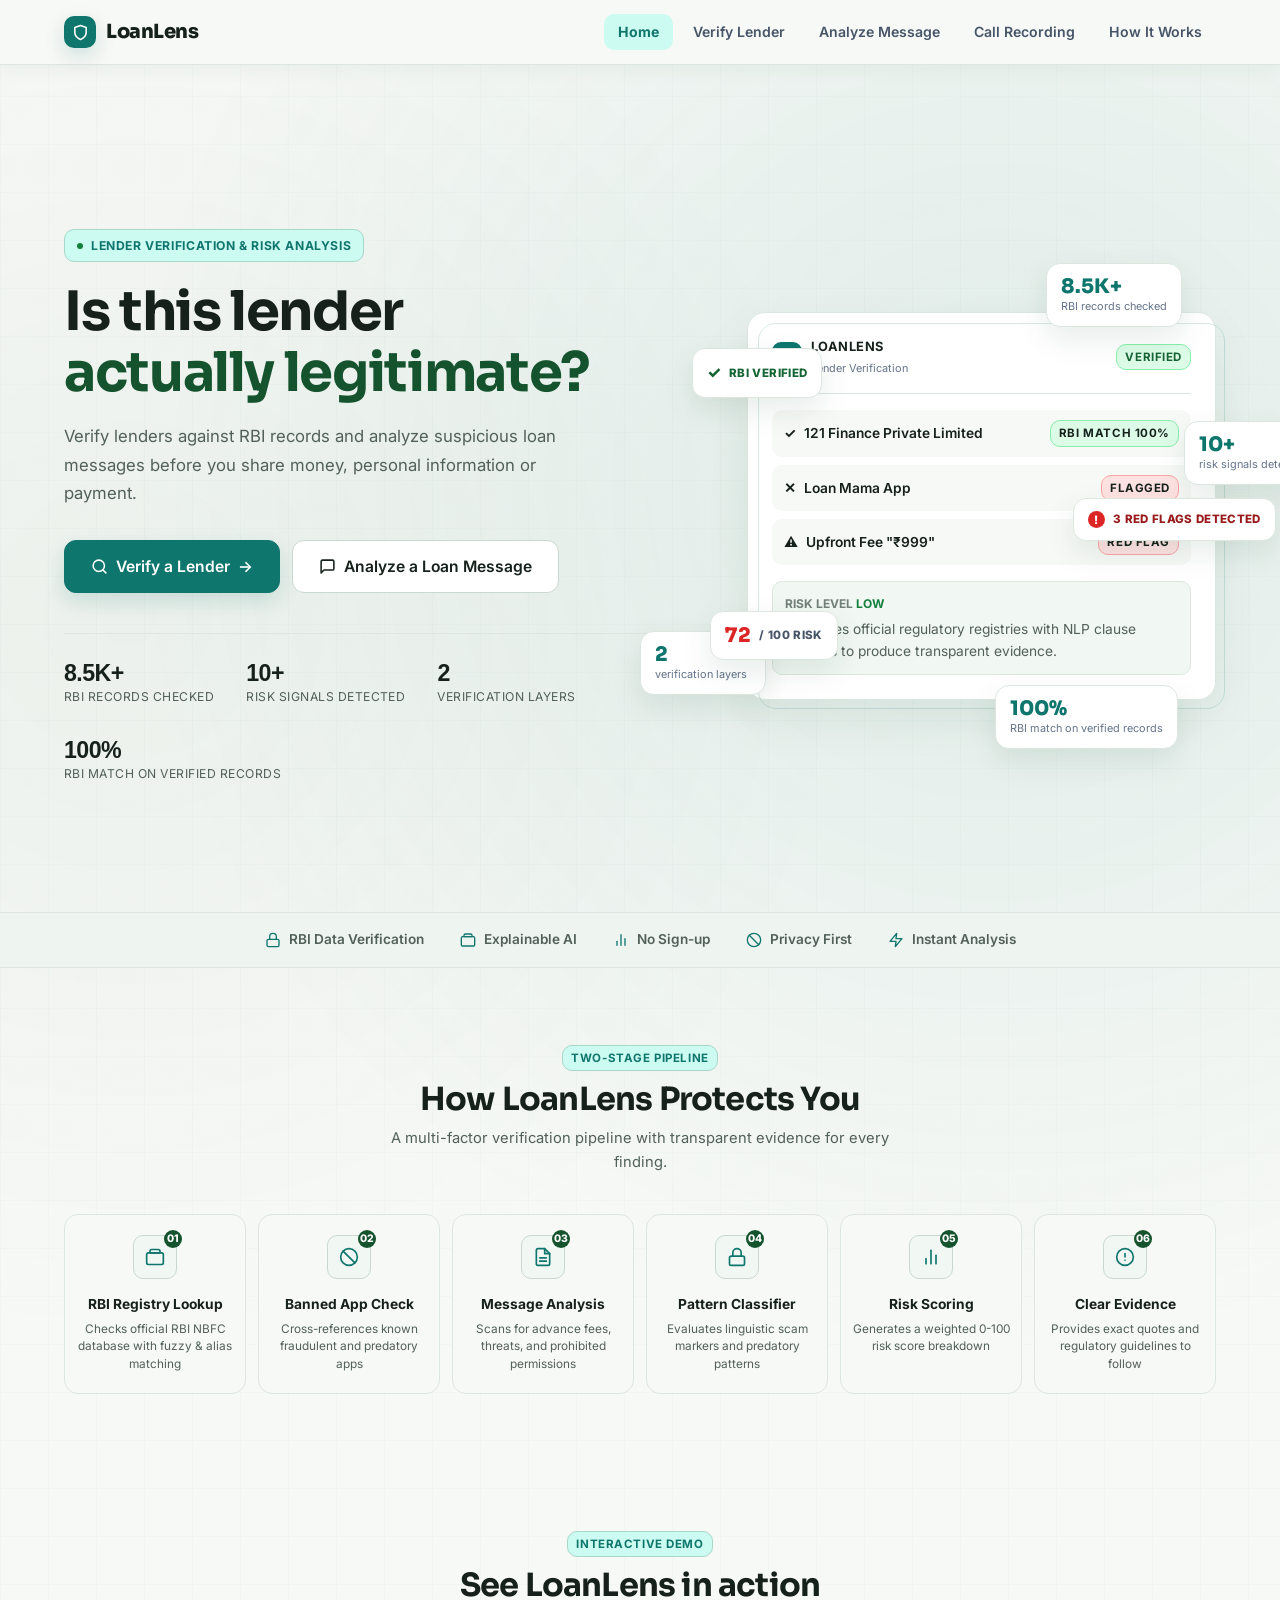
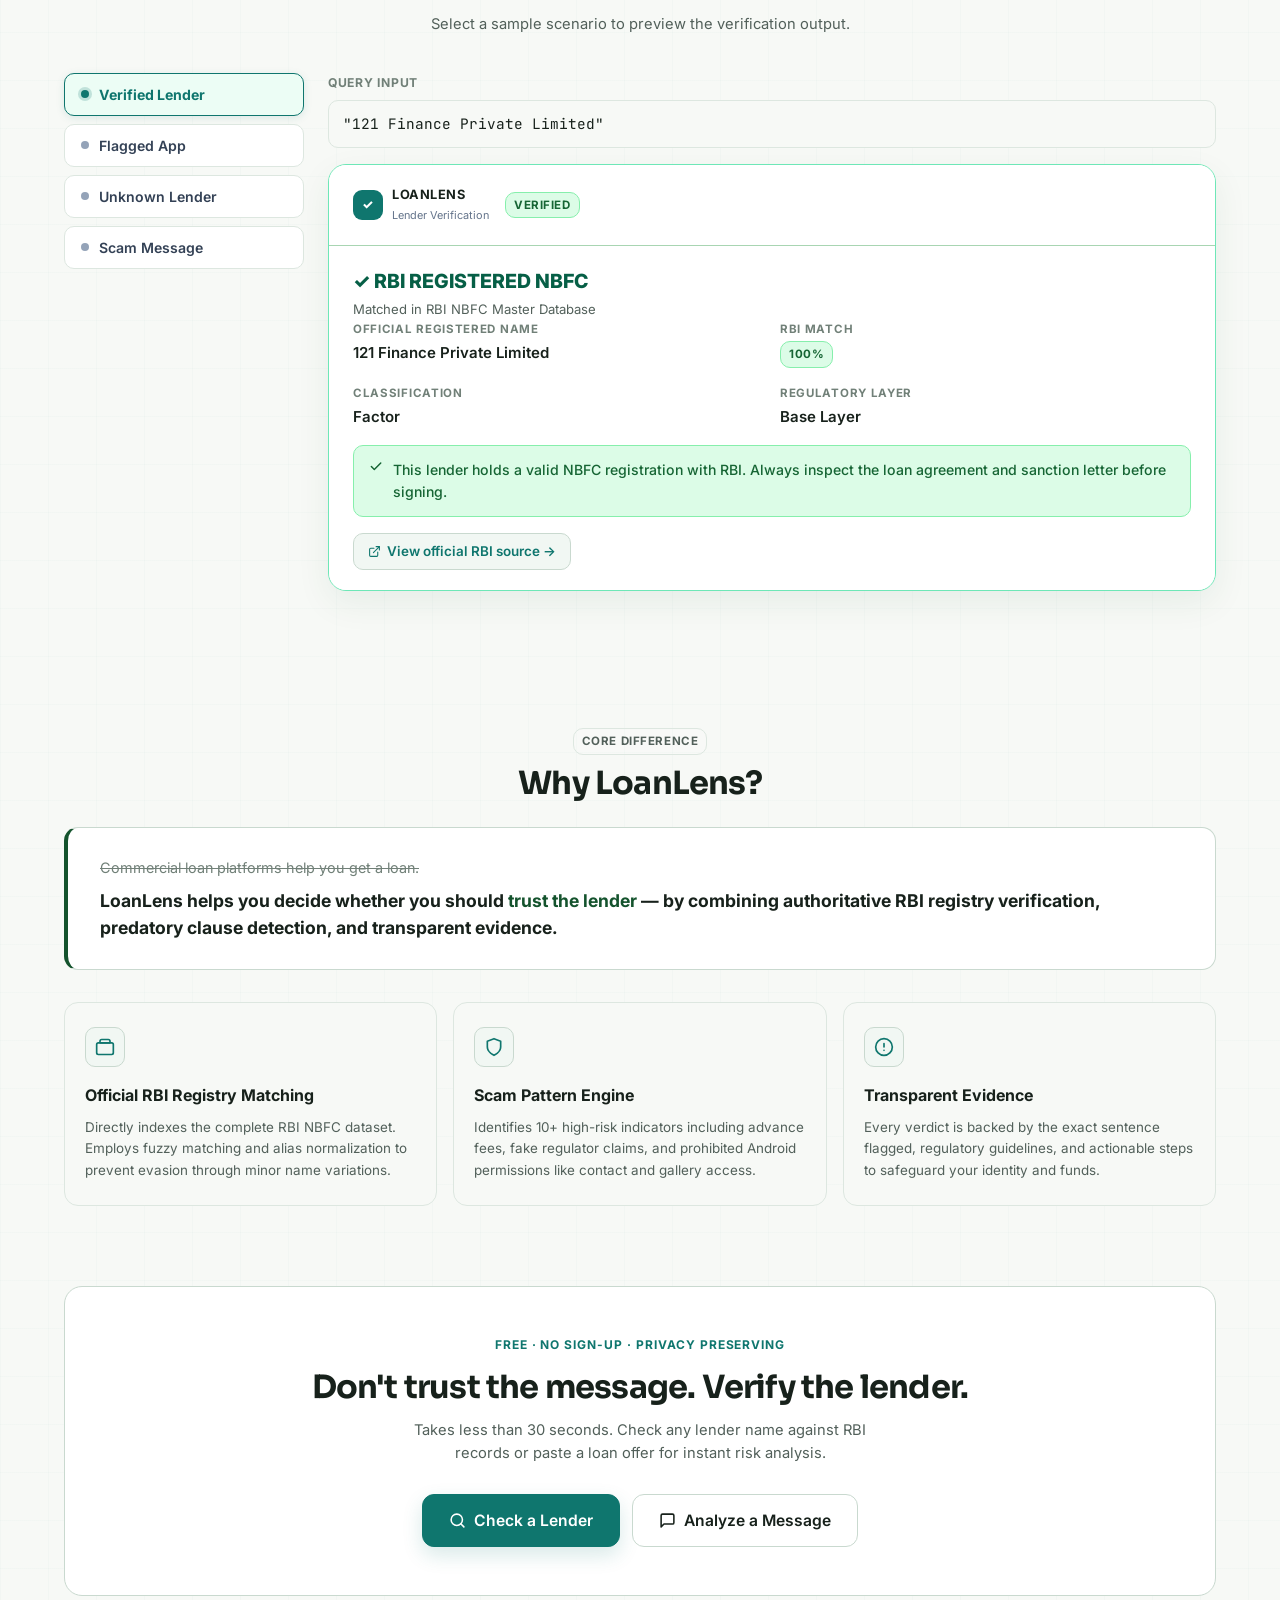
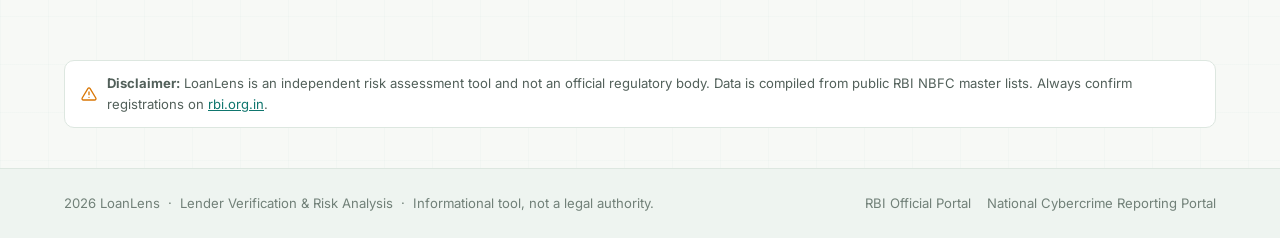
==== commit 5ea4bf05: "feat: add call recording upload and RBI recovery agent verification" ====
--- a/frontend/index.html
+++ b/frontend/index.html
@@ -298,6 +298,7 @@
         <a href="index.html" class="nav-link active">Home</a>
         <a href="verify.html" class="nav-link">Verify Lender</a>
         <a href="verify.html?tab=message" class="nav-link">Analyze Message</a>
+        <a href="verify.html?tab=audio" class="nav-link">Call Recording</a>
         <a href="#how-it-works" class="nav-link">How It Works</a>
       </div>
     </div>
--- a/frontend/css/style.css
+++ b/frontend/css/style.css
@@ -1283,3 +1283,89 @@
     grid-template-columns: 1fr !important;
   }
 }
+
+/* ─── Call Recording & Audio Forensics Styles ───────────────── */
+.audio-dropzone {
+  border: 2px dashed #0F766E;
+  background: #F0FDF4;
+  border-radius: var(--radius-md);
+  padding: 36px 20px;
+  text-align: center;
+  cursor: pointer;
+  transition: all 0.2s ease-in-out;
+}
+.audio-dropzone:hover {
+  background: #DCFCE7;
+  border-color: #047857;
+  transform: translateY(-1px);
+}
+.audio-dropzone-icon {
+  width: 60px;
+  height: 60px;
+  border-radius: 50%;
+  background: #FFFFFF;
+  border: 1px solid #BBF7D0;
+  display: flex;
+  align-items: center;
+  justify-content: center;
+  margin: 0 auto 14px auto;
+  box-shadow: 0 4px 12px rgba(15, 118, 110, 0.08);
+}
+.audio-dropzone-title {
+  font-size: 1.05rem;
+  font-weight: 800;
+  color: #0F172A;
+  margin-bottom: 4px;
+}
+.audio-dropzone-sub {
+  font-size: 0.82rem;
+  color: var(--text-secondary);
+}
+
+.audio-player-card {
+  background: #F8FAFC;
+  border: 1px solid #E2E8F0;
+  border-radius: var(--radius-md);
+  padding: 16px 20px;
+  box-shadow: 0 4px 14px rgba(0, 0, 0, 0.03);
+}
+.audio-player-header {
+  display: flex;
+  justify-content: space-between;
+  align-items: center;
+  flex-wrap: wrap;
+  gap: 10px;
+}
+.audio-pulse-indicator {
+  width: 12px;
+  height: 12px;
+  border-radius: 50%;
+  background: #10B981;
+  box-shadow: 0 0 0 0 rgba(16, 185, 129, 0.7);
+  animation: audioPulse 2s infinite;
+}
+@keyframes audioPulse {
+  0% {
+    transform: scale(0.95);
+    box-shadow: 0 0 0 0 rgba(16, 185, 129, 0.7);
+  }
+  70% {
+    transform: scale(1);
+    box-shadow: 0 0 0 8px rgba(16, 185, 129, 0);
+  }
+  100% {
+    transform: scale(0.95);
+    box-shadow: 0 0 0 0 rgba(16, 185, 129, 0);
+  }
+}
+.btn-recording-active {
+  background: #FEE2E2 !important;
+  border-color: #EF4444 !important;
+  color: #DC2626 !important;
+  animation: recBlink 1s infinite alternate;
+}
+@keyframes recBlink {
+  from { opacity: 1; }
+  to { opacity: 0.6; }
+}
+
